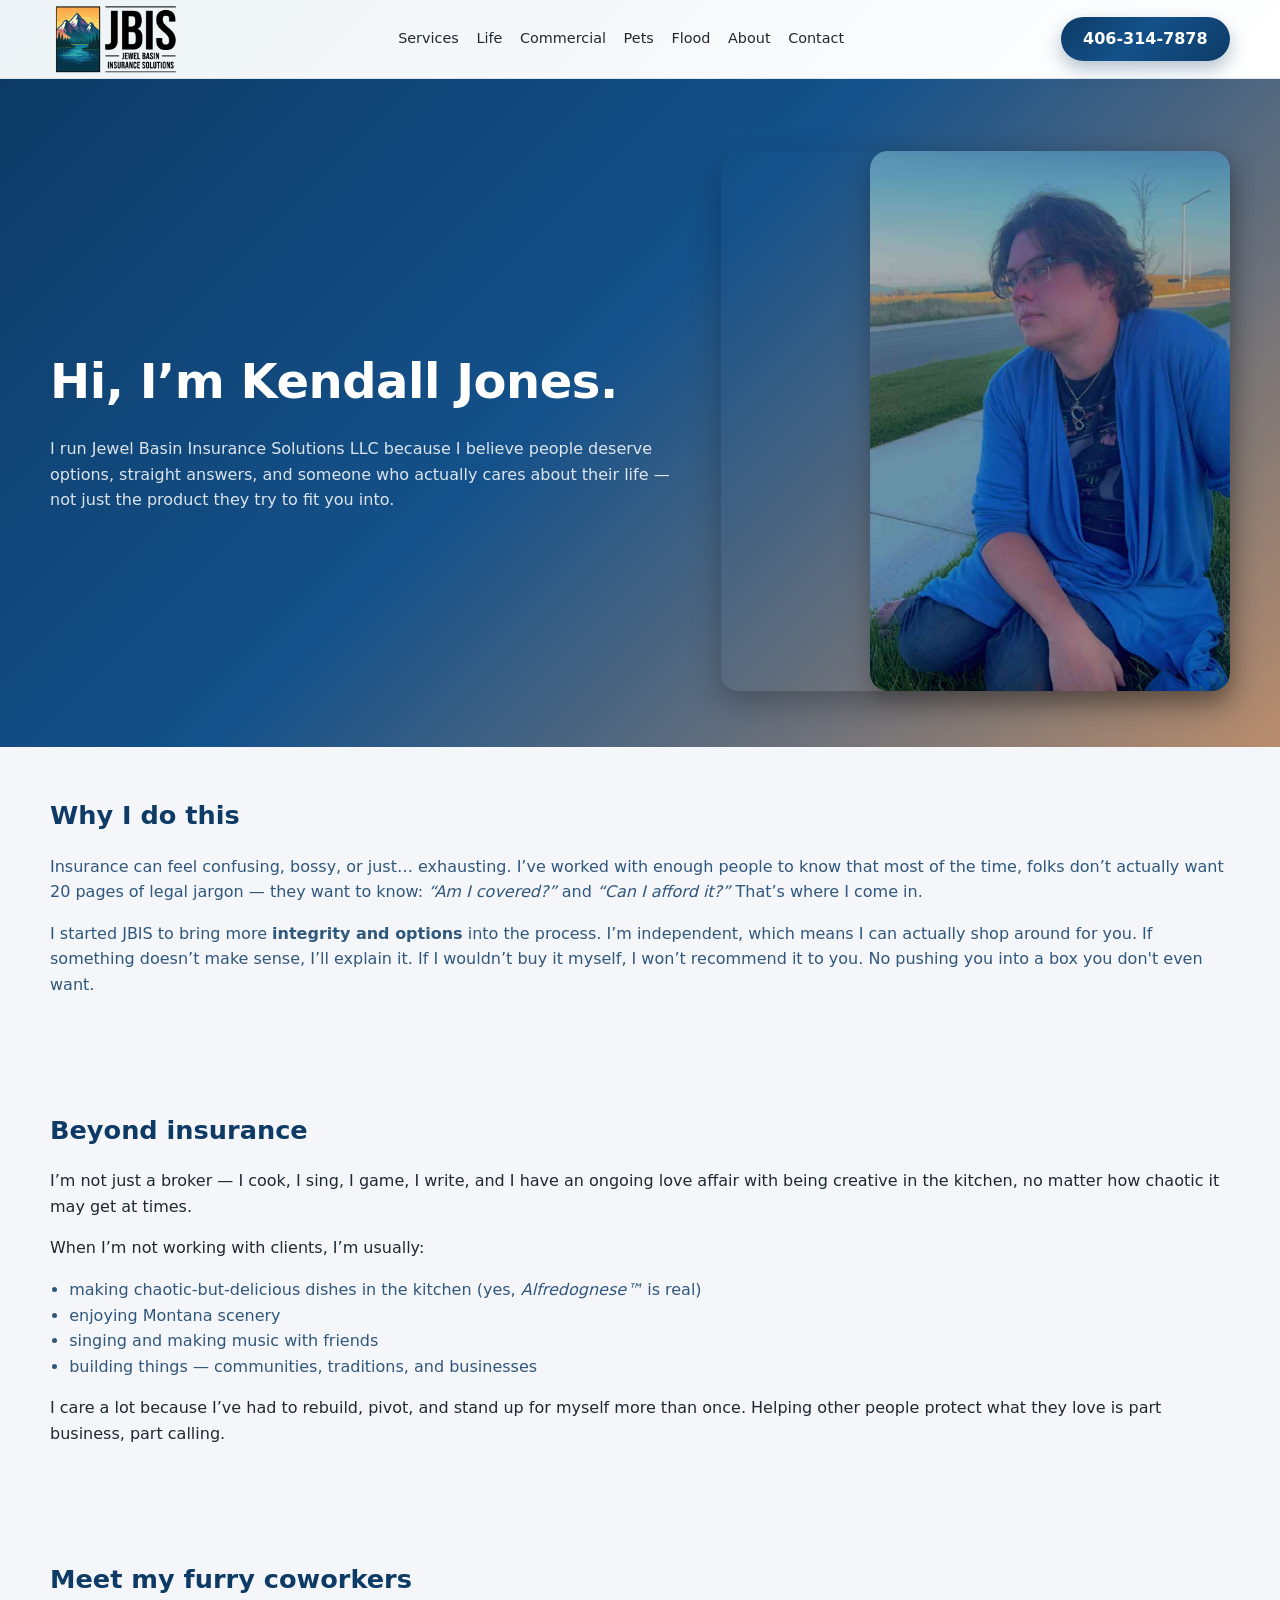
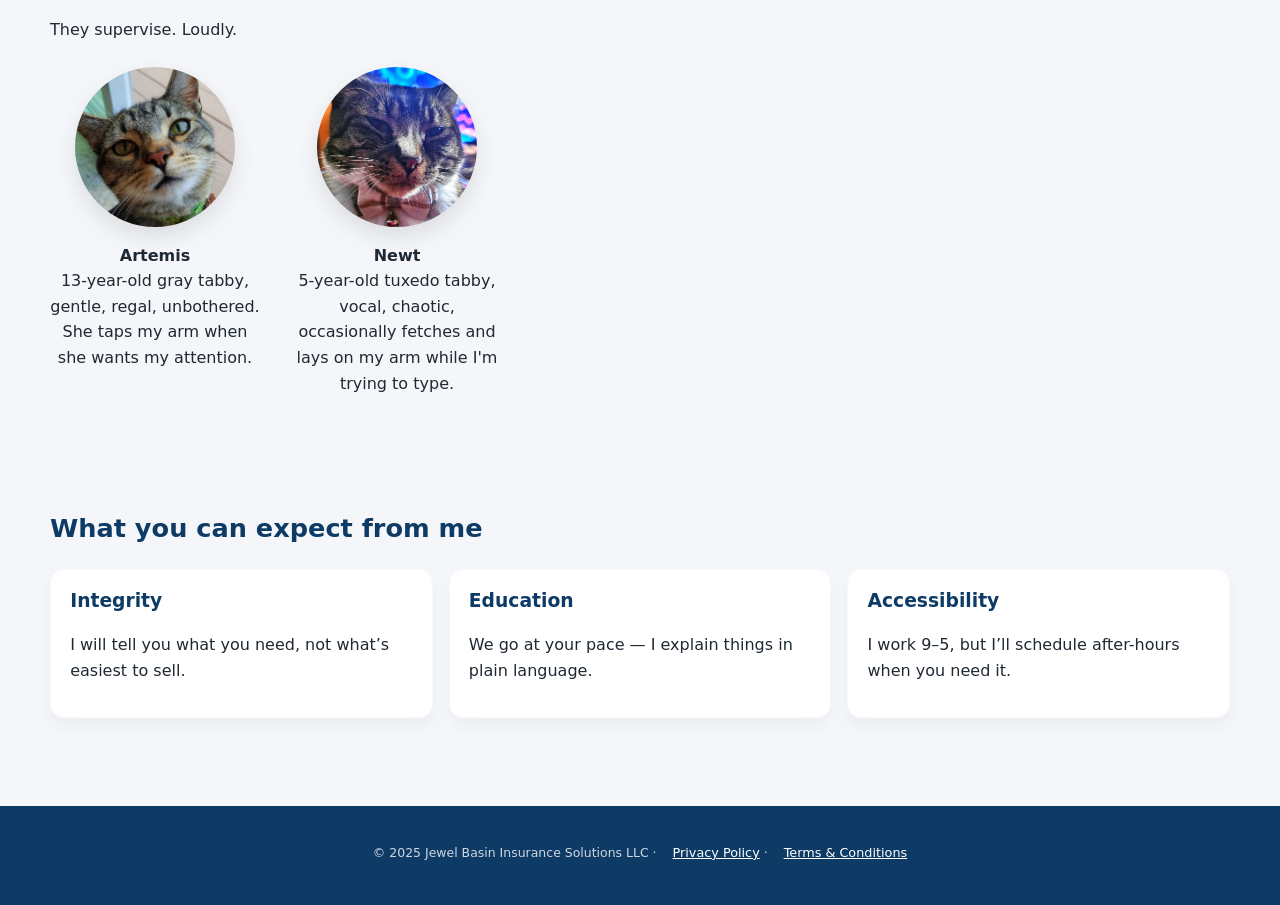
==== about.html @ 63eb096e "Update about.html" ====
<!DOCTYPE html>
<html lang="en">
<head>
  <meta charset="UTF-8" />
  <title>About | Jewel Basin Insurance Solutions LLC</title>
  <meta name="viewport" content="width=device-width, initial-scale=1" />
  <link rel="stylesheet" href="styles.css" />
</head>
<body>
  <!-- HEADER -->
  <header class="topbar">
    <div class="container topbar__inner">
      <div class="brand">
        <a href="index.html" class="logo">
          <img src="img/logo.png" alt="Jewel Basin Insurance Solutions LLC logo" />
        </a>
      </div>
      
         <nav class="nav">
  <a href="index.html#services">Services</a>
  <a href="life.html">Life</a>
  <a href="commercial.html">Commercial</a>
  <a href="pets.html">Pets</a>
  <a href="flood.html">Flood</a>
  <a href="about.html">About</a>
  <a href="contact.html">Contact</a>
</nav>
      
      <a href="tel:14063147878" class="btn-call">406-314-7878</a>
    </div>
  </header>

  <main>
    <!-- HERO / INTRO -->
    <section class="hero hero--about">
      <div class="container hero-inner">
        <div class="hero-text">
          <h1>Hi, I’m Kendall Jones.</h1>
          <p>
            I run Jewel Basin Insurance Solutions LLC because I believe people deserve options, straight answers,
            and someone who actually cares about their life — not just the product they try to fit you into.
          </p>
        </div>
        <div class="hero-photo about-photo">
          <!-- swap this for your real photo -->
          <img src="img/about-photo.jpg"
               alt="Photo of Kendall Jones"
               class="about-img" />
        </div>
      </div>
    </section>

    <!-- STORY -->
    <section class="section">
      <div class="container narrow about-text-block">
        <h2>Why I do this</h2>
        <p>
          Insurance can feel confusing, bossy, or just… exhausting. I’ve worked with enough people to know that most of
          the time, folks don’t actually want 20 pages of legal jargon — they want to know: <em>“Am I covered?”</em> and
          <em>“Can I afford it?”</em> That’s where I come in.
        </p>
        <p>
          I started JBIS to bring more <strong>integrity and options</strong> into the process. I’m independent, which
          means I can actually shop around for you. If something doesn’t make sense, I’ll explain it. If I wouldn’t
          buy it myself, I won’t recommend it to you. No pushing you into a box you don't even want.
        </p>
      </div>
    </section>

    <!-- PERSONAL / HOBBIES -->
    <section class="section section-muted">
      <div class="container narrow">
        <h2>Beyond insurance</h2>
        <p>
          I’m not just a broker — I cook, I sing, I game, I write, and I have an ongoing love affair with being creative in the kitchen,
          no matter how chaotic it may get at times.
        </p>
        <p>
          When I’m not working with clients, I’m usually:
        </p>
        <ul class="about-list">
          <li>making chaotic-but-delicious dishes in the kitchen (yes, <em>Alfredognese™</em> is real)</li>
          <li>enjoying Montana scenery</li>
          <li>singing and making music with friends</li>
          <li>building things — communities, traditions, and businesses</li>
        </ul>
        <p>
          I care a lot because I’ve had to rebuild, pivot, and stand up for myself more than once. Helping other people
          protect what they love is part business, part calling.
        </p>
      </div>
    </section>

    <!-- CATS 🐾 -->
    <section class="section">
      <div class="container narrow">
        <h2>Meet my furry coworkers</h2>
        <p>They supervise. Loudly.</p>

        <div class="pet-gallery">
          <div class="pet">
            <img src="img/Screenshot_20180430-214456_Drive.jpg" alt="Artemis, gray tabby" />
            <p><strong>Artemis</strong><br />13-year-old gray tabby, gentle, regal, unbothered. 
              She taps my arm when she wants my attention.</p>
          </div>
          <div class="pet">
            <img src="img/newt.jpg" alt="Newt, tuxedo tabby" />
            <p><strong>Newt</strong><br />5-year-old tuxedo tabby, vocal, chaotic, 
              occasionally fetches and lays on my arm while I'm trying to type.</p>
          </div>
        </div>
      </div>
    </section>

    <!-- VALUES -->
    <section class="section section-muted">
      <div class="container narrow">
        <h2>What you can expect from me</h2>
        <div class="values-grid">
          <div class="value-card">
            <h3>Integrity</h3>
            <p>I will tell you what you need, not what’s easiest to sell.</p>
          </div>
          <div class="value-card">
            <h3>Education</h3>
            <p>We go at your pace — I explain things in plain language.</p>
          </div>
          <div class="value-card">
            <h3>Accessibility</h3>
            <p>I work 9–5, but I’ll schedule after-hours when you need it.</p>
          </div>
        </div>
      </div>
    </section>
  </main>

  <footer class="footer">
    <p>
      © 2025 Jewel Basin Insurance Solutions LLC ·
      <a href="privacy.html">Privacy Policy</a> ·
      <a href="terms.html">Terms &amp; Conditions</a>
    </p>
  </footer>
</body>
</html>
---- styles.css ----
/* =========================
   GLOBAL RESET + VARIABLES
========================= */
*,
*::before,
*::after {
  box-sizing: border-box;
}

:root {
  --bg: #f4f6f9;
  --page: #ffffff;
  --ink: #1f2933;
  --muted: rgba(38, 70, 83, 0.75);
  --jewel: #0d3b66;
  --jewel-light: #14518a;
  --accent: #f4a261;
  --radius-lg: 18px;
  --shadow-card: 0 12px 22px rgba(0, 0, 0, 0.06);
  --max-page: 1180px;
  --gap: 1.5rem;
  --btn-radius: 999px;
  --form-border: rgba(13, 59, 102, 0.15);
  --soft-panel: #f7f9fc;
}

body {
  margin: 0;
  font-family: system-ui, -apple-system, "Segoe UI", sans-serif;
  background: var(--bg);
  color: var(--ink);
  line-height: 1.6;
}

.container {
  width: min(100% - 2rem, var(--max-page));
  margin: 0 auto;
}

/* =========================
   TOPBAR / HEADER
========================= */
.topbar {
  background: linear-gradient(135deg, #edf3f6, #ffffff);
  border-bottom: 1px solid #dbe4ea;
  position: sticky;
  top: 0;
  z-index: 999;
}

.topbar__inner {
  display: flex;
  align-items: center;
  justify-content: space-between;
  gap: 1.25rem;
  min-height: 78px;
  width: min(100% - 2rem, var(--max-page));
  margin: 0 auto;
}

/* brand + logo */
.brand a {
  display: flex;
  align-items: center;
  gap: 0.75rem;
  text-decoration: none;
}

/* this is the ONE logo rule for ALL pages */
.logo,
.logo img,
header img[alt*="Jewel Basin"],
header img[alt*="JBIS"] {
  max-height: 78px;
  width: auto;
  object-fit: contain;
  display: block;
}

/* nav */
.nav {
  display: flex;
  gap: 1.1rem;
  align-items: center;
  flex-wrap: wrap;
}

.nav a {
  text-decoration: none;
  color: var(--ink);
  font-weight: 500;
  font-size: 0.9rem;
  white-space: nowrap;
}

.nav a:hover {
  color: var(--jewel);
}

/* call button */
.btn-call {
  background: linear-gradient(135deg, #0d3b66 0%, #14518a 45%, #0d3b66 100%);
  color: #fff;
  padding: 0.6rem 1.4rem;
  border-radius: 9999px;
  font-weight: 600;
  text-decoration: none;
  display: inline-flex;
  gap: 0.35rem;
  align-items: center;
  box-shadow: 0 8px 18px rgba(13, 59, 102, 0.3);
  transition: transform 0.12s ease-out;
  white-space: nowrap;
}

.btn-call:hover {
  transform: translateY(-1px);
}

/* header mobile */
@media (max-width: 880px) {
  .topbar__inner {
    flex-wrap: wrap;
    justify-content: center;
  }
  .nav {
    justify-content: center;
  }
  .btn-call {
    width: 100%;
    justify-content: center;
  }
}

/* =========================
   GLOBAL BUTTON STYLE
========================= */
.btn,
.btn-primary,
.btn-submit,
.btn--ghost {
  background: linear-gradient(135deg, #0d3b66, #1d5f9e);
  color: #fff !important;
  border: none;
  border-radius: 12px;
  padding: 0.8rem 1.6rem;
  font-weight: 600;
  cursor: pointer;
  text-decoration: none;
  display: inline-flex;
  gap: 0.35rem;
  align-items: center;
  justify-content: center;
  box-shadow: 0 0 12px rgba(13, 59, 102, 0.4);
  transition: all 0.2s ease;
}

.btn:hover,
.btn-primary:hover,
.btn-submit:hover,
.btn--ghost:hover {
  background: linear-gradient(135deg, #1d5f9e, #fca311);
  box-shadow: 0 0 20px rgba(20, 93, 160, 0.6);
  transform: translateY(-2px);
}

.btn:active,
.btn-submit:active {
  transform: translateY(1px);
}

/* =========================
   HERO (SHARED FOR ALL PAGES)
========================= */
.hero,
.hero--home,
.hero-life,
.hero-commercial,
.hero-pets {
  background: radial-gradient(circle at top, #f4a261 0%, #0d3b66 55%, #0d3b66 100%);
  color: #fff;
  padding: 4.5rem 0 3.5rem;
}

.hero-inner,
.hero__inner {
  display: grid;
  grid-template-columns: 1.1fr 0.9fr;
  gap: 3rem;
  align-items: center;
  width: min(100% - 2rem, var(--max-page));
  margin: 0 auto;
}

.hero-text h1,
.hero-text h2,
.hero h1,
.hero h2 {
  color: #fff;
  font-size: clamp(2.2rem, 4vw, 3rem);
  margin-bottom: 1rem;
  letter-spacing: -0.01em;
}

.hero-text p,
.hero p {
  color: rgba(255, 255, 255, 0.85);
  max-width: 40rem;
  line-height: 1.6;
  margin-bottom: 1.6rem;
}

.hero-photo img,
.hero-img,
.about-photo,
.commercial-hero,
.pets-hero {
  width: 100%;
  max-width: 540px;
  height: auto;
  border-radius: 18px;
  object-fit: cover;
  box-shadow: 0 12px 30px rgba(0, 0, 0, 0.25);
  display: block;
  margin-left: auto;
}

/* hero: mobile */
@media (max-width: 920px) {
  .hero-inner,
  .hero__inner {
    grid-template-columns: 1fr;
    text-align: left;
  }
  .hero-photo {
    order: -1;
    max-width: 420px;
    margin: 0 auto 1.5rem;
  }
}

/* === FORCE commercial hero image to normal size === */
.hero img[src*="commercial"],
img[src$="commercial.jpg"],
.commercial-hero,
.commercial-hero img {
  width: 100%;
  max-width: 560px;
  max-height: 360px;
  height: auto;
  object-fit: cover;
  border-radius: 16px;
  display: block;
  margin: 0 auto 1.5rem;
  box-shadow: 0 10px 28px rgba(0, 0, 0, 0.15);
}

/* =========================
   GENERIC SECTION
========================= */
.section {
  padding: 3rem 0;
}

.section--muted {
  background: #f0f4f8;
}

.section h2 {
  margin-top: 0;
  margin-bottom: 1.1rem;
  font-size: 1.6rem;
  color: #0d3b66;
}

.section_lead {
  color: var(--muted);
  max-width: 520px;
}

/* ===== Flood page extras ===== */
.hurricane-alert {
  background: rgba(13, 59, 102, 0.04);
  border: 1px solid rgba(13, 59, 102, 0.08);
  border-radius: 14px;
  padding: 1.25rem 1.5rem 1.1rem;
  margin-top: 1.5rem;
}

.hurricane-title {
  font-weight: 600;
  margin-bottom: 0.65rem;
  color: #0d3b66;
}

.hurricane-note {
  font-size: 0.72rem;
  color: rgba(11, 37, 63, 0.6);
  margin-top: 0.7rem;
}

/* button pulse dot */
.btn-hurricane {
  display: inline-flex;
  align-items: center;
  gap: 0.45rem;
}

.wave-dot {
  width: 9px;
  height: 9px;
  border-radius: 999px;
  background: #fff;
  position: relative;
  box-shadow: 0 0 0 rgba(255, 255, 255, 0.35);
  animation: wave-pulse 1.7s ease-out infinite;
}

@keyframes wave-pulse {
  0% {
    box-shadow: 0 0 0 0 rgba(255, 255, 255, 0.45);
  }
  100% {
    box-shadow: 0 0 0 16px rgba(255, 255, 255, 0);
  }
}

/* divider between hurricane and fact */
.section-divider {
  height: 1px;
  background: rgba(13, 59, 102, 0.08);
  margin: 1.6rem 0 1.4rem;
  border-radius: 999px;
}

/* did you know box */
.flood-fact {
  background: #ffffff;
  border: 1px solid rgba(13, 59, 102, 0.05);
  border-left: 5px solid #0d3b66;
  border-radius: 14px;
  padding: 1.1rem 1.4rem 1.2rem;
  box-shadow: 0 10px 25px rgba(0, 0, 0, 0.03);
}

.flood-fact h3 {
  margin: 0 0 0.4rem;
  font-size: 1rem;
  color: #0d3b66;
}

.flood-fact p {
  margin: 0;
  font-size: 0.875rem;
  line-height: 1.55;
  color: rgba(10, 22, 35, 0.85);
}

/* mobile */
@media (max-width: 700px) {
  .hurricane-alert {
    padding: 1rem 1rem 0.9rem;
  }
  .flood-fact {
    margin-bottom: 1.25rem;
  }
}

/* =========================
   GRIDS (services / industries)
========================= */
.spotlight-grid,
.service-grid,
.industries-grid {
  display: grid;
  grid-template-columns: repeat(auto-fit, minmax(240px, 1fr));
  gap: 1.25rem;
  align-items: stretch;
  margin-top: 1.4rem;
}

.spotlight,
.industry-card,
.service-card {
  background: #fff;
  border-radius: 16px;
  box-shadow: var(--shadow-card);
  overflow: hidden;
  display: flex;
  flex-direction: column;
  min-height: 260px;
}

.spotlight img,
.industry-card img,
.service-card img {
  width: 100%;
  height: 180px;
  object-fit: cover;
}

.spotlight__body,
.industry-card__body,
.service-card__body {
  padding: 1.1rem 1.1rem 1.25rem;
}

.spotlight__body h3,
.industry-card__body h3,
.service-card__body h3 {
  margin-top: 0;
  margin-bottom: 0.35rem;
  font-size: 1rem;
  color: #0d3b66;
}

.spotlight__body ul {
  margin: 0.5rem 0 0;
  padding-left: 1.1rem;
  color: rgba(38, 70, 83, 0.85);
  font-size: 0.8rem;
}

/* =========================
   FORMS (UNIFORM)
========================= */
.quote-form,
form.quote-form {
  background: #fff;
  border-radius: 18px;
  box-shadow: var(--shadow-card);
  padding: 1.4rem 1.4rem 1.8rem;
  margin-top: 1.3rem;
  border: 1px solid rgba(13, 59, 102, 0.05);
}

.quote-form label {
  display: block;
  font-weight: 500;
  color: #0d3b66;
  margin-bottom: 0.35rem;
  font-size: 0.8rem;
}

.quote-form input,
.quote-form select,
.quote-form textarea {
  width: 100%;
  border: 1px solid var(--form-border);
  border-radius: 6px;
  padding: 0.55rem 0.6rem;
  margin-bottom: 0.75rem;
  font-size: 0.85rem;
  background: #fff;
}

.quote-form select {
  background: #fff;
}

/* consent panel */
.form-agreement {
  display: flex;
  align-items: flex-start;
  gap: 0.75rem;
  background: #f7f9fc;
  border: 1px solid rgba(13, 59, 102, 0.08);
  border-radius: 10px;
  padding: 1rem 1.25rem;
  margin-top: 1.1rem;
  font-size: 0.74rem;
  color: rgba(38, 70, 83, 0.8);
}

.form-agreement input[type="checkbox"] {
  margin-top: 0.35rem;
  min-width: 16px;
  height: 16px;
}

.form-agreement a {
  color: #0d3b66;
  font-weight: 600;
  text-decoration: underline;
}

.form-submit {
  text-align: center;
  margin-top: 1.2rem;
}

/* =========================
   FOOTER
========================= */
.footer {
  background: #0d3b66;
  color: rgba(255, 255, 255, 0.8);
  text-align: center;
  padding: 2.3rem 1rem 2.6rem;
  margin-top: 2.5rem;
}

.footer p {
  margin: 0;
  font-size: 0.78rem;
}

.footer a {
  color: #fff;
  text-decoration: underline;
  margin-left: 0.75rem;
  font-size: 0.8rem;
}

/* =========================
   PAGE-SPECIFIC HELPERS
========================= */
.about-wrap,
.about-grid {
  display: grid;
  grid-template-columns: 1fr 0.7fr;
  gap: 2rem;
  align-items: center;
}

@media (max-width: 960px) {
  .about-wrap,
  .about-grid {
    grid-template-columns: 1fr;
  }
  .hero-photo img,
  .about-photo {
    max-width: 100%;
    justify-self: center;
  }
}

/* pets hero, just a bit shorter */
.pets-hero {
  max-height: 420px;
}

/* =========================
   RESPONSIVE SMALL
========================= */
@media (max-width: 640px) {
  .nav {
    gap: 0.75rem;
  }

  .quote-form {
    padding: 1rem;
  }

  .form-agreement {
    flex-direction: column;
  }

  .btn,
  .btn-submit {
    width: 100%;
  }

  .hero,
  .hero--home {
    text-align: left;
  }
}

/* ===== ABOUT PAGE ===== */
.hero--about {
  background: linear-gradient(135deg, #0d3b66 0%, #14518a 45%, #f4a261 120%);
  color: #fff;
  padding: 4.5rem 0 3.5rem;
}

.about-photo img,
.about-img {
  width: 100%;
  max-width: 360px;
  height: auto;
  display: block;
  margin-left: auto;
  border-radius: 18px;
  box-shadow: 0 10px 24px rgba(0,0,0,0.25);
  object-fit: cover;
}

.about-text-block p {
  color: rgba(13, 59, 102, 0.85);
}

.about-list {
  margin: 0.75rem 0 0;
  padding-left: 1.2rem;
  color: rgba(13, 59, 102, 0.85);
}

.pet-gallery {
  display: flex;
  gap: 2rem;
  flex-wrap: wrap;
  justify-content: flex-start;
  margin-top: 1.5rem;
}

.pet {
  text-align: center;
  max-width: 210px;
}

.pet img {
  width: 160px;
  height: 160px;
  object-fit: cover;
  border-radius: 999px;
  box-shadow: 0 10px 22px rgba(0,0,0,0.1);
  display: block;
  margin: 0 auto 0.6rem;
}

.values-grid {
  display: grid;
  grid-template-columns: repeat(auto-fit, minmax(180px, 1fr));
  gap: 1rem;
  margin-top: 1.25rem;
}

.value-card {
  background: #fff;
  border-radius: 14px;
  padding: 1rem 1.2rem 1.1rem;
  box-shadow: 0 8px 16px rgba(0,0,0,0.04);
  border: 1px solid rgba(13, 59, 102, 0.03);
}

.value-card h3 {
  margin-top: 0;
  color: #0d3b66;
  margin-bottom: 0.4rem;
}

/* mobile fixes */
@media (max-width: 900px) {
  .hero--about .hero-inner {
    grid-template-columns: 1fr;
  }
  .about-photo img {
    margin: 1rem auto 0;
  }
  .pet-gallery {
    justify-content: center;
  }
}
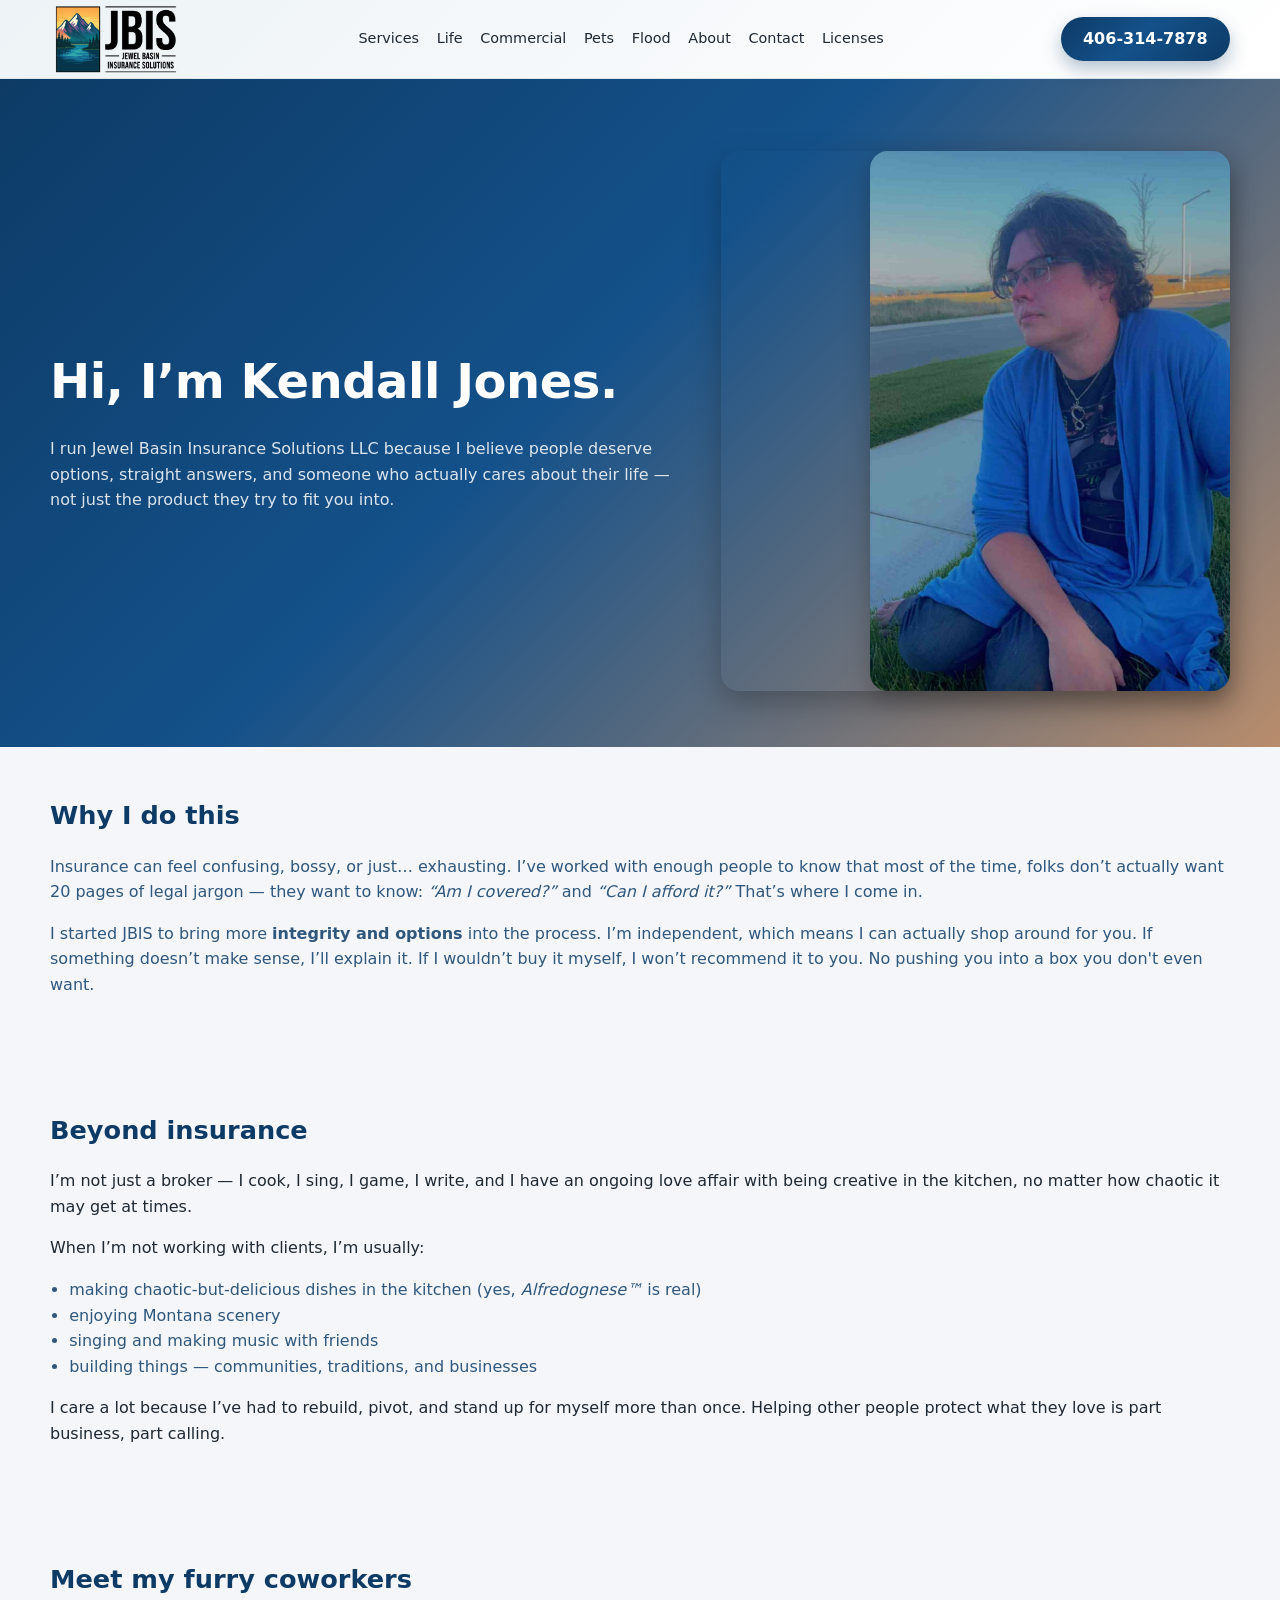
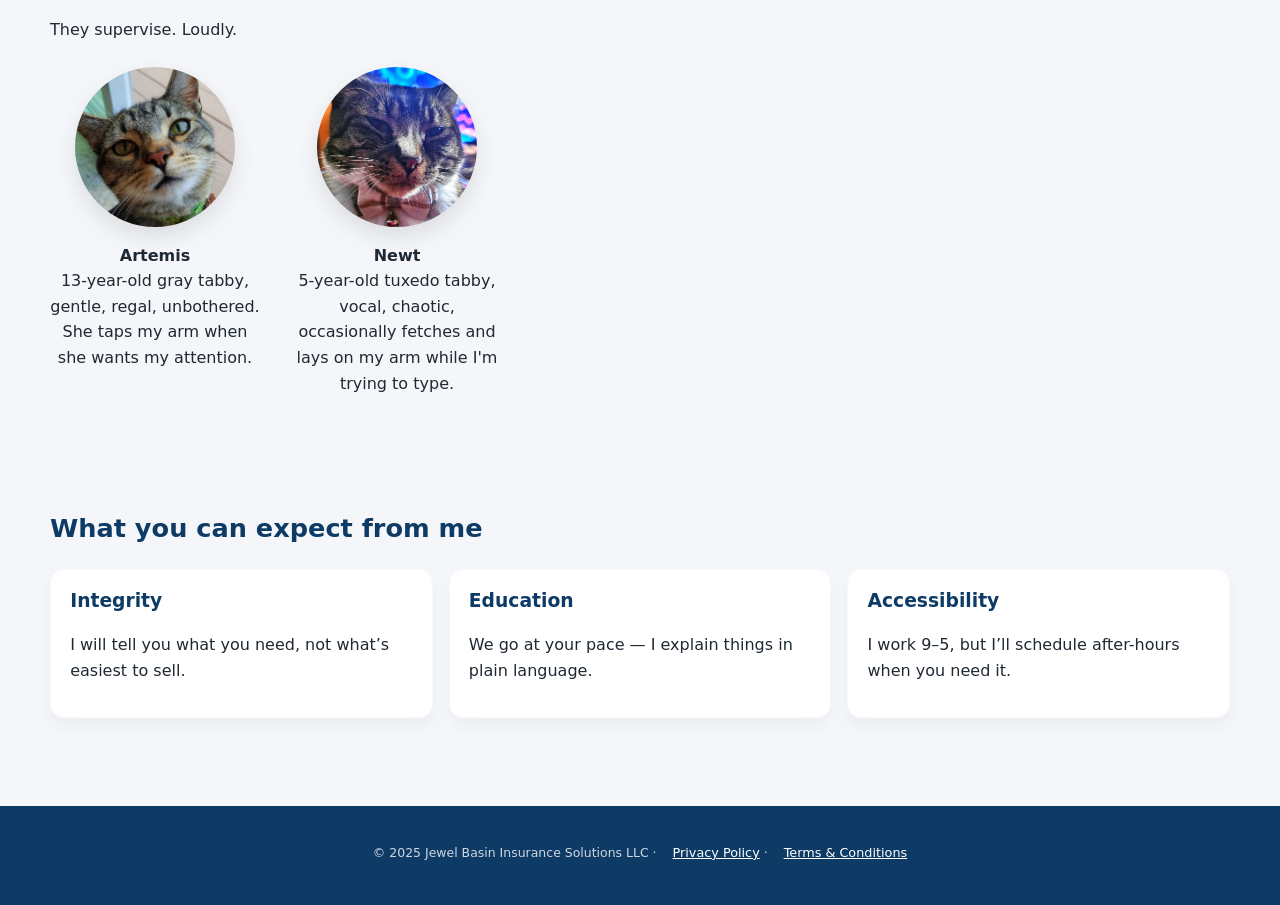
==== commit 12a265a7: "Update about.html" ====
--- a/about.html
+++ b/about.html
@@ -24,6 +24,7 @@
   <a href="flood.html">Flood</a>
   <a href="about.html">About</a>
   <a href="contact.html">Contact</a>
+  <a href="licenses.html" class="active">Licenses</a>
 </nav>
       
       <a href="tel:14063147878" class="btn-call">406-314-7878</a>
--- a/styles.css
+++ b/styles.css
@@ -653,3 +653,30 @@
   }
 }
 
+.license-list {
+  list-style: none;
+  padding: 0;
+  margin: 1.5rem 0;
+}
+
+.license-list li {
+  margin: 0.6rem 0;
+  font-size: 1rem;
+}
+
+.license-list a {
+  color: #0d3b66;
+  text-decoration: none;
+  font-weight: 600;
+  transition: color 0.3s ease;
+}
+
+.license-list a:hover {
+  color: #f4a261;
+}
+
+.license-note {
+  margin-top: 2rem;
+  font-size: 0.9rem;
+  color: rgba(13, 59, 102, 0.75);
+}
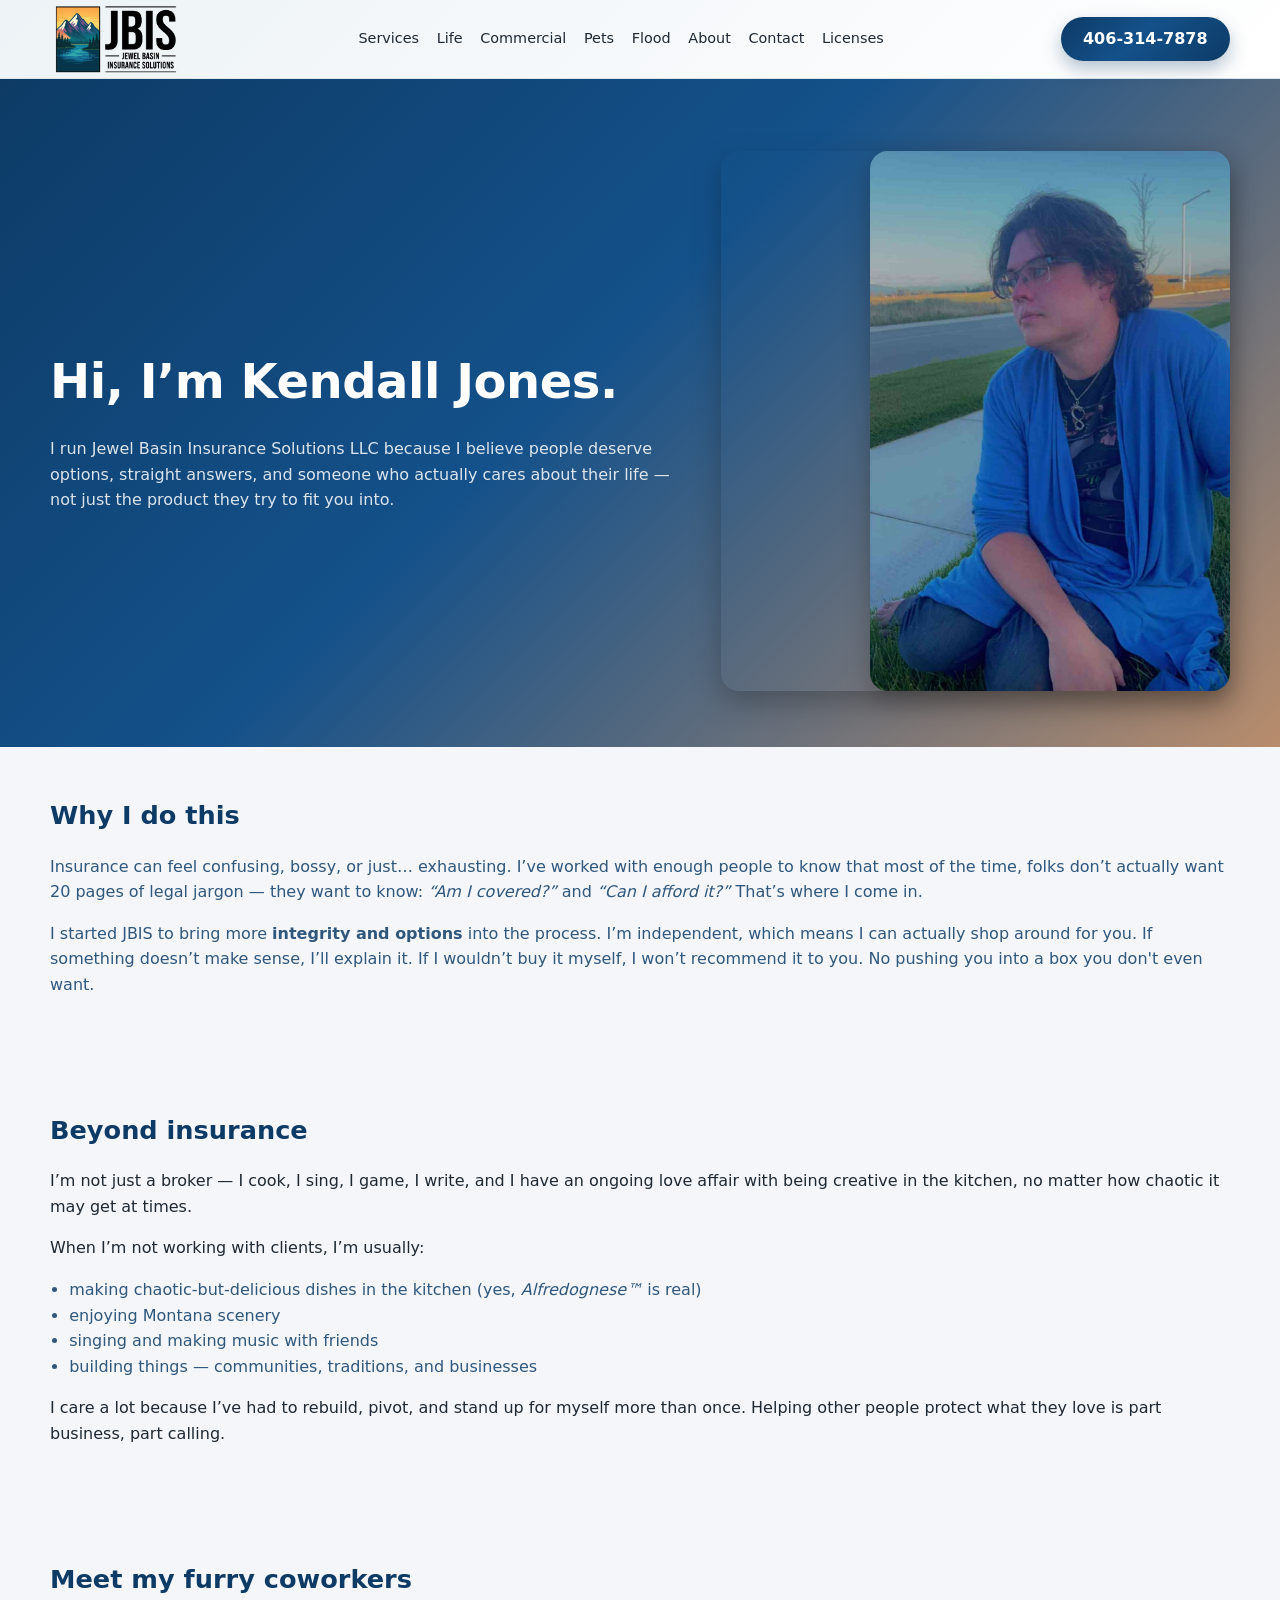
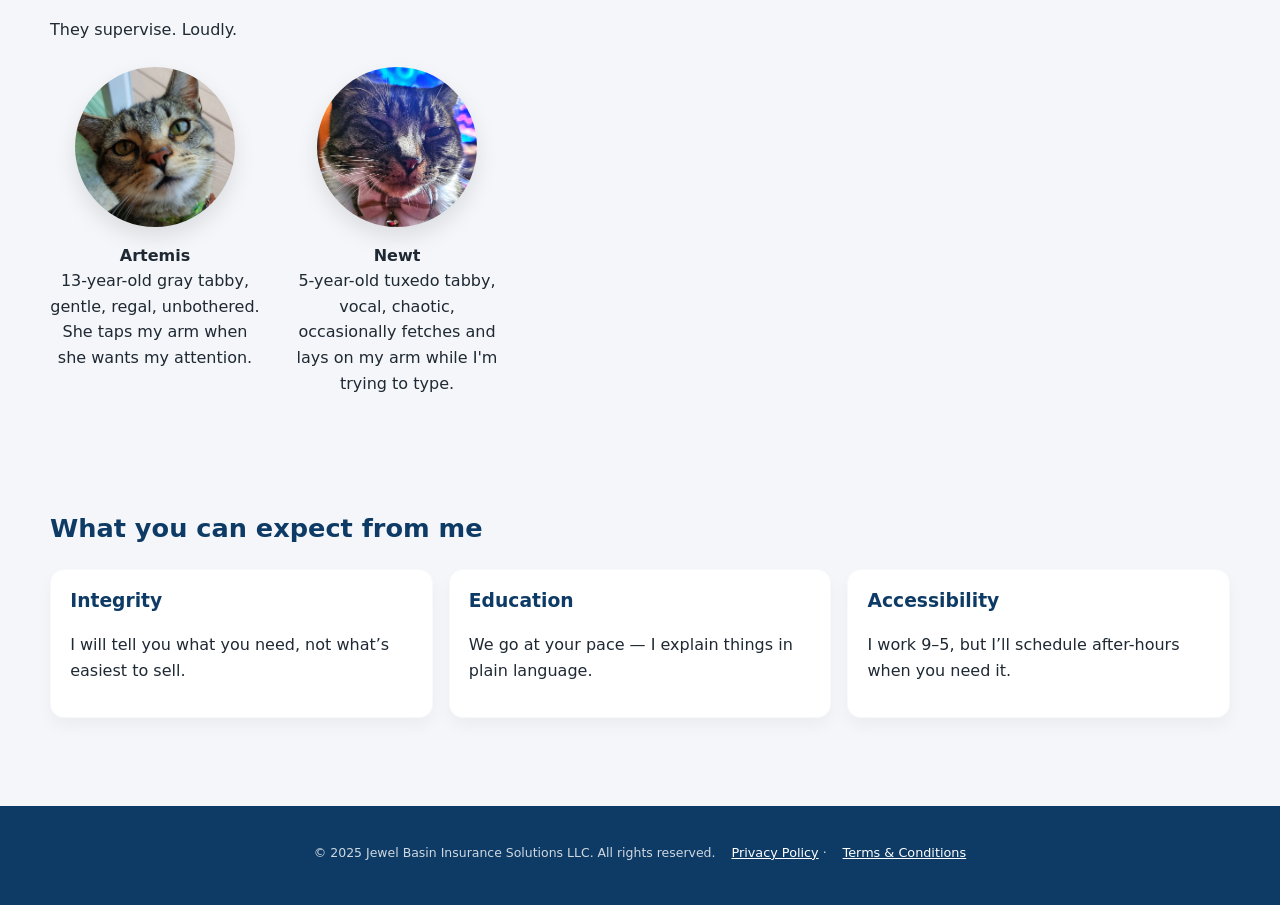
==== commit de213986: "Update about.html" ====
--- a/about.html
+++ b/about.html
@@ -136,10 +136,9 @@
   </main>
 
   <footer class="footer">
-    <p>
-      © 2025 Jewel Basin Insurance Solutions LLC ·
+    <p>&copy; 2025 Jewel Basin Insurance Solutions LLC. All rights reserved.
       <a href="privacy.html">Privacy Policy</a> ·
-      <a href="terms.html">Terms &amp; Conditions</a>
+      <a href="terms.html">Terms & Conditions</a>
     </p>
   </footer>
 </body>
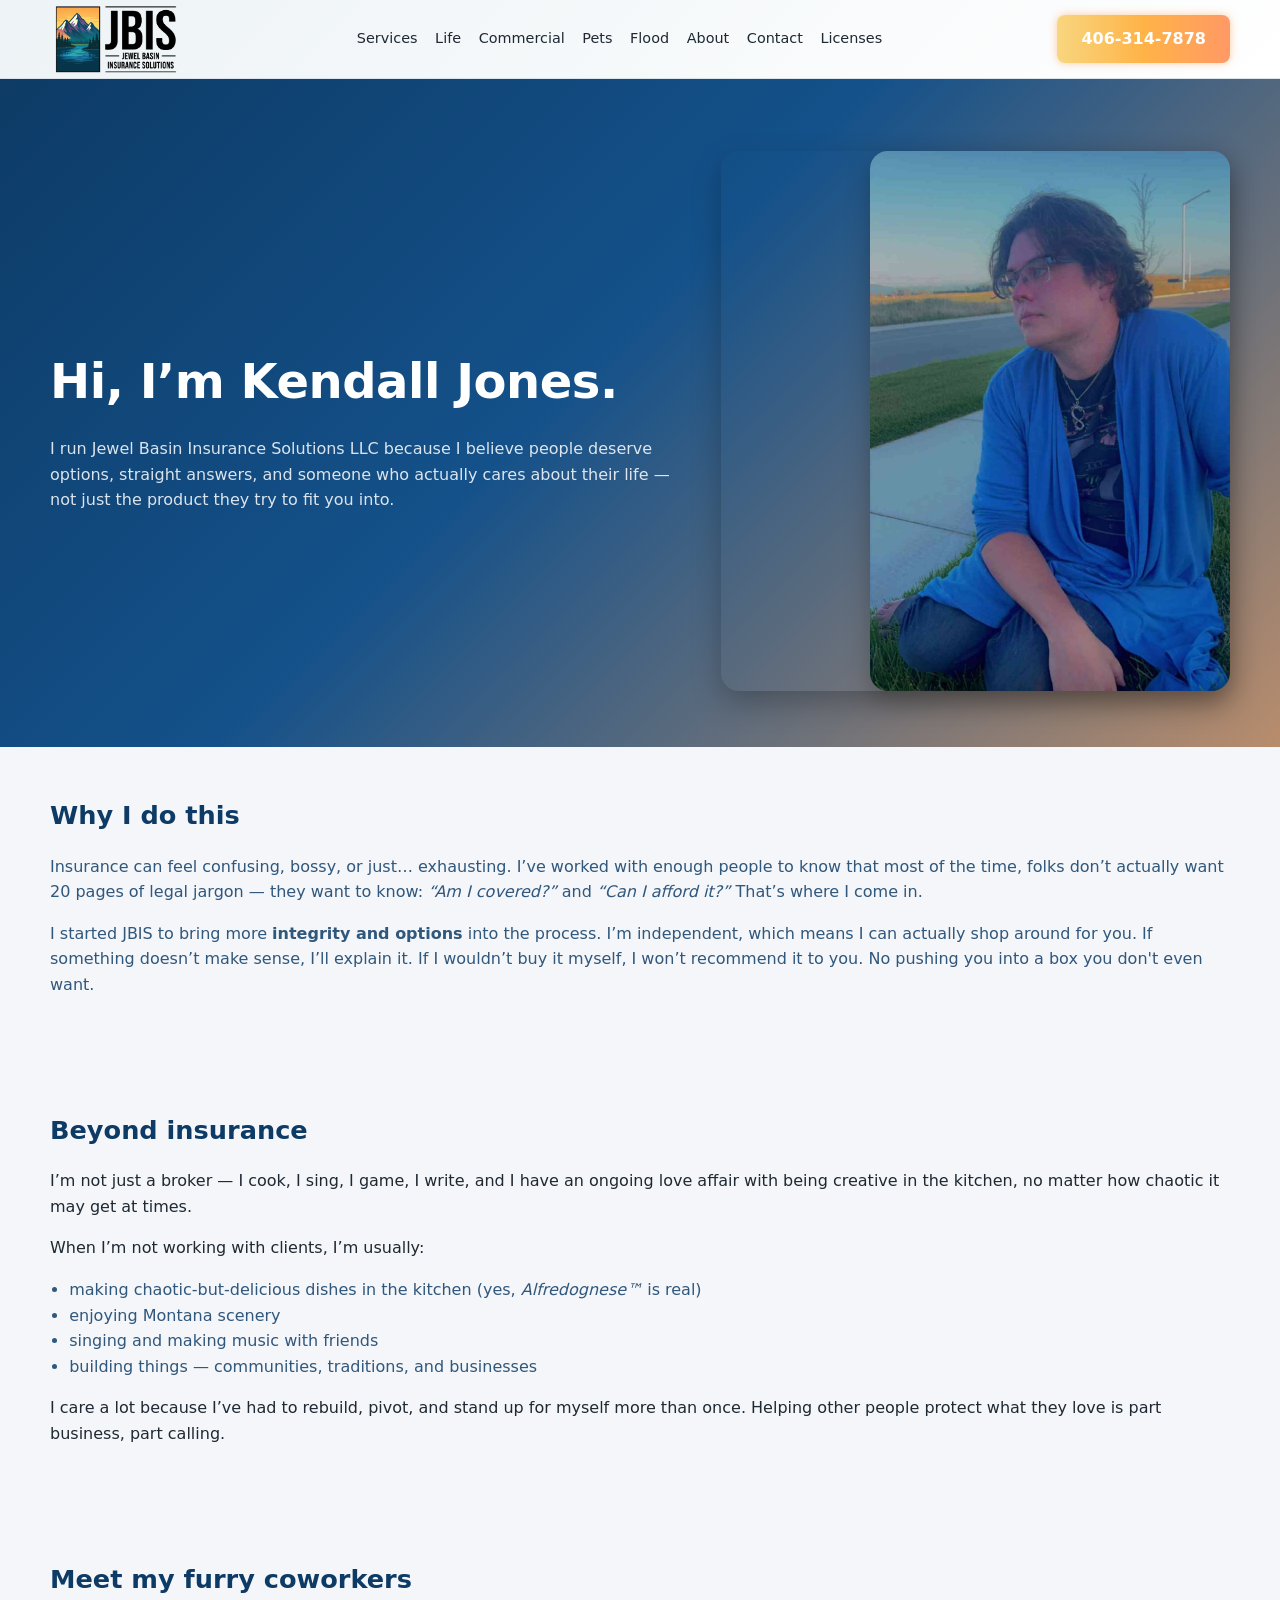
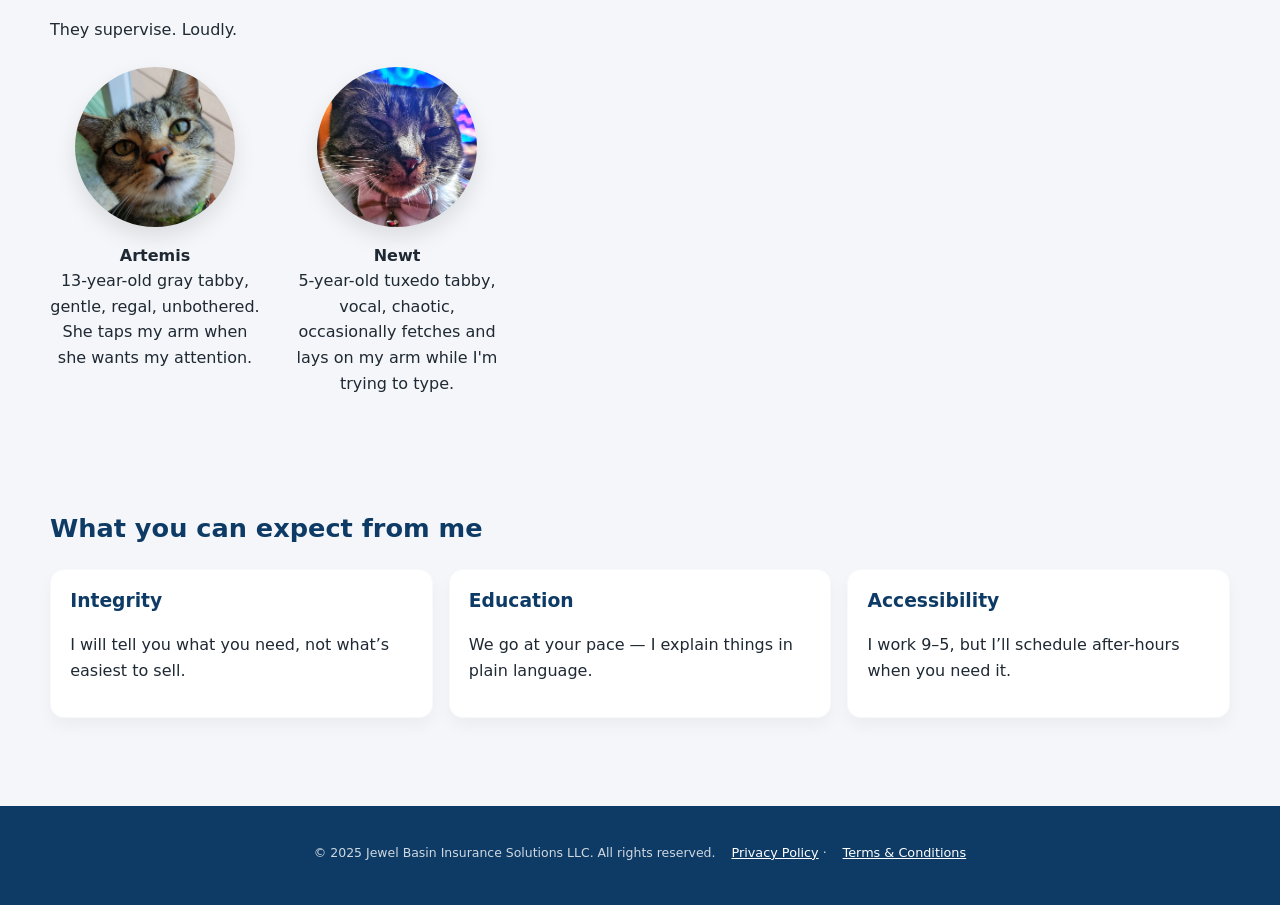
==== commit 00a97d7a: "Update about.html" ====
--- a/about.html
+++ b/about.html
@@ -27,7 +27,7 @@
   <a href="licenses.html" class="active">Licenses</a>
 </nav>
       
-      <a href="tel:14063147878" class="btn-call">406-314-7878</a>
+    <a class="btn btn--ghost" href="tel:14063147878">406-314-7878</a>
     </div>
   </header>
 
--- a/styles.css
+++ b/styles.css
@@ -169,6 +169,49 @@
   transform: translateY(1px);
 }
 
+/* ==============================
+   Alpine Glow Buttons ✨
+   (Lake Reflection Edition)
+   ============================== */
+
+.btn {
+  background: linear-gradient(90deg, #f8d67f, #ffb347, #ff9966);
+  color: #0d3b66; /* deep lake blue text */
+  font-weight: 600;
+  padding: 0.7rem 1.5rem;
+  border: none;
+  border-radius: 8px;
+  cursor: pointer;
+  transition: all 0.4s ease;
+  position: relative;
+  overflow: hidden;
+  box-shadow: 0 0 8px rgba(255, 160, 70, 0.5);
+}
+
+.btn::after {
+  content: "";
+  position: absolute;
+  top: 0;
+  left: -100%;
+  width: 100%;
+  height: 100%;
+  background: linear-gradient(90deg, rgba(255,255,255,0.25), rgba(255,255,255,0));
+  transition: left 0.6s ease;
+}
+
+.btn:hover::after {
+  left: 100%;
+}
+
+.btn:hover,
+.btn:focus {
+  color: #fff;
+  background: linear-gradient(90deg, #ffcc80, #ffb347, #ffa366);
+  box-shadow: 0 0 12px rgba(255, 185, 100, 0.8),
+              0 0 25px rgba(255, 160, 70, 0.5);
+  transform: translateY(-1px);
+}
+
 /* =========================
    HERO (SHARED FOR ALL PAGES)
 ========================= */
@@ -512,6 +555,43 @@
   font-size: 0.8rem;
 }
 
+/* ==============================
+   A Touch of Alpine Glow ✨
+   (Lake Reflection Edition)
+   ============================== */
+
+.footer-links a {
+  color: #d8e9ff; /* moonlight-on-water tone */
+  text-decoration: none;
+  position: relative;
+  transition: color 0.3s ease, text-shadow 0.3s ease;
+}
+
+.footer-links a::after {
+  content: '';
+  position: absolute;
+  width: 0;
+  height: 2px;
+  bottom: -2px;
+  left: 0;
+  background: linear-gradient(90deg, #f8d67f, #ffb347, #ff9966);
+  box-shadow: 0 0 6px rgba(255, 160, 70, 0.4);
+  transition: width 0.4s ease;
+  border-radius: 2px;
+}
+
+.footer-links a:hover,
+.footer-links a:focus {
+  color: #fff;
+  text-shadow: 0 0 10px rgba(255, 190, 110, 0.9),
+               0 0 20px rgba(255, 160, 70, 0.5);
+}
+
+.footer-links a:hover::after,
+.footer-links a:focus::after {
+  width: 100%;
+}
+
 /* =========================
    PAGE-SPECIFIC HELPERS
 ========================= */
@@ -680,3 +760,6 @@
   font-size: 0.9rem;
   color: rgba(13, 59, 102, 0.75);
 }
+
+
+
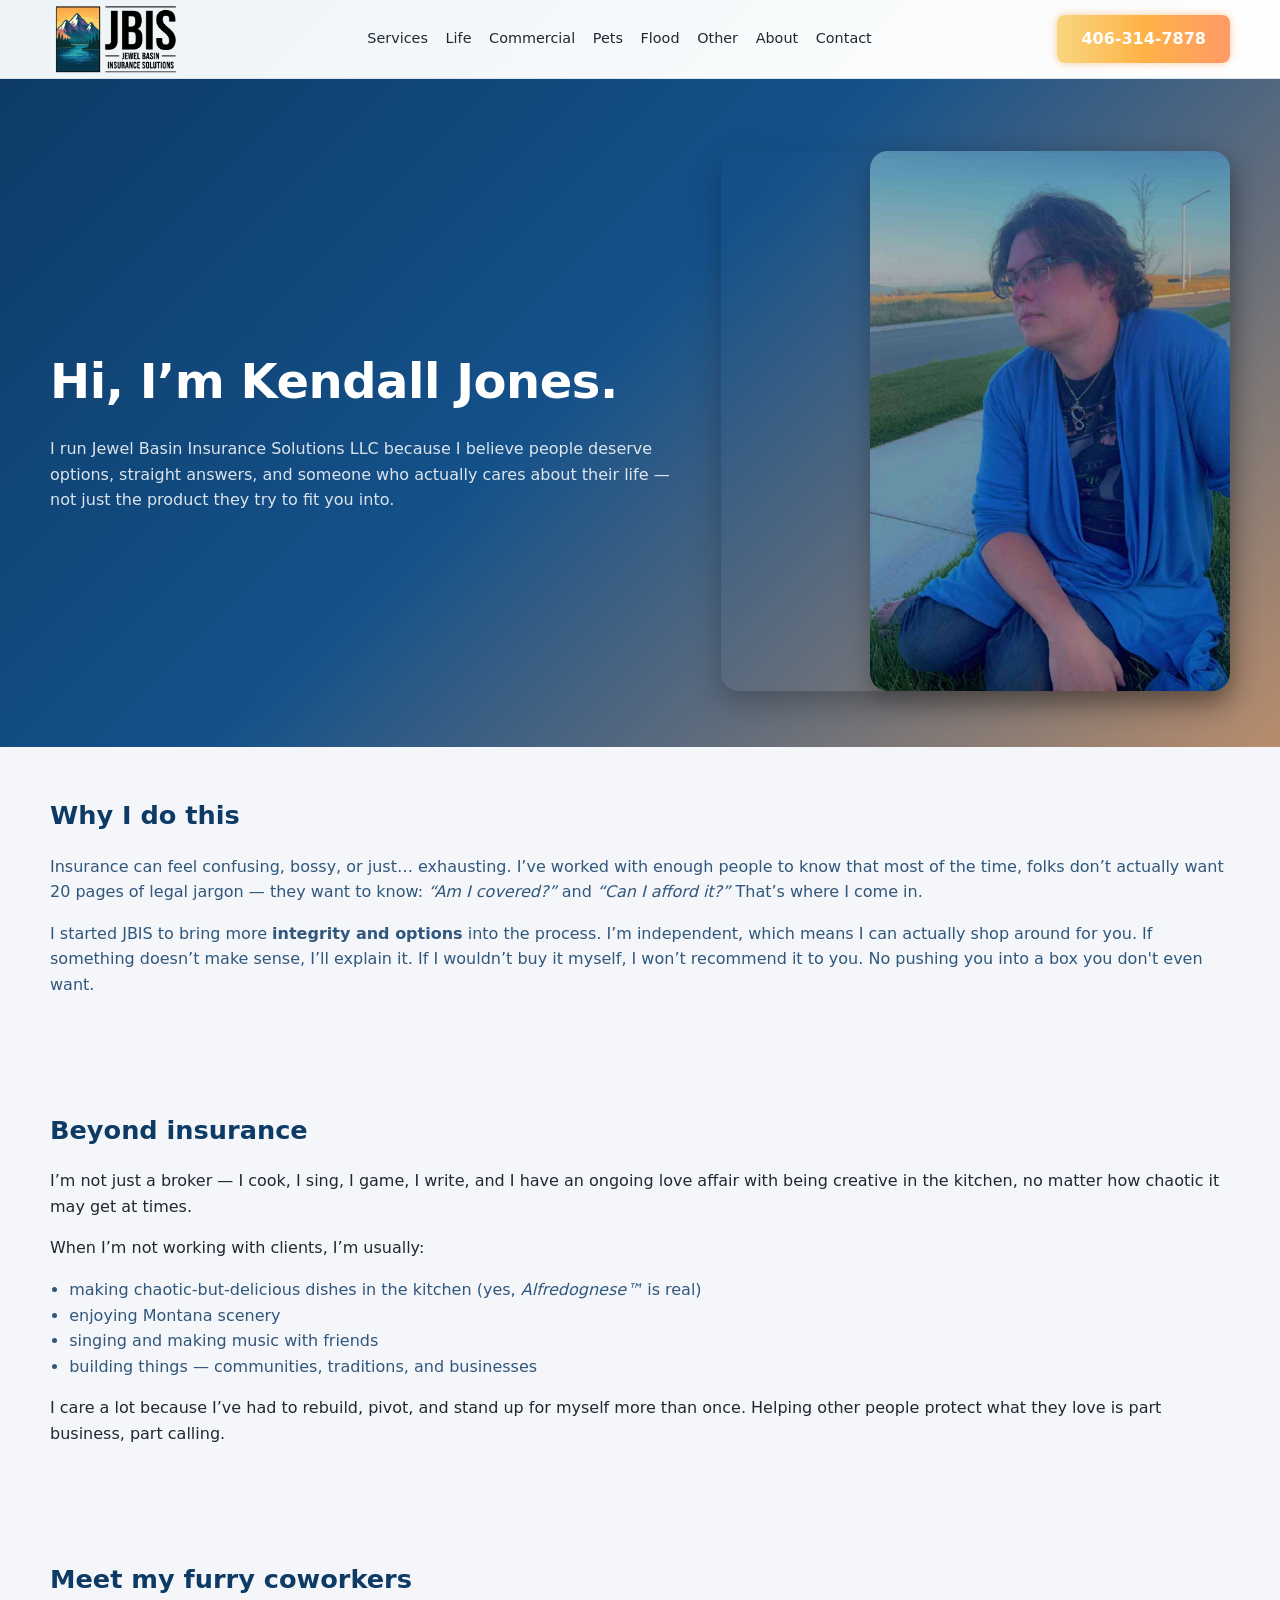
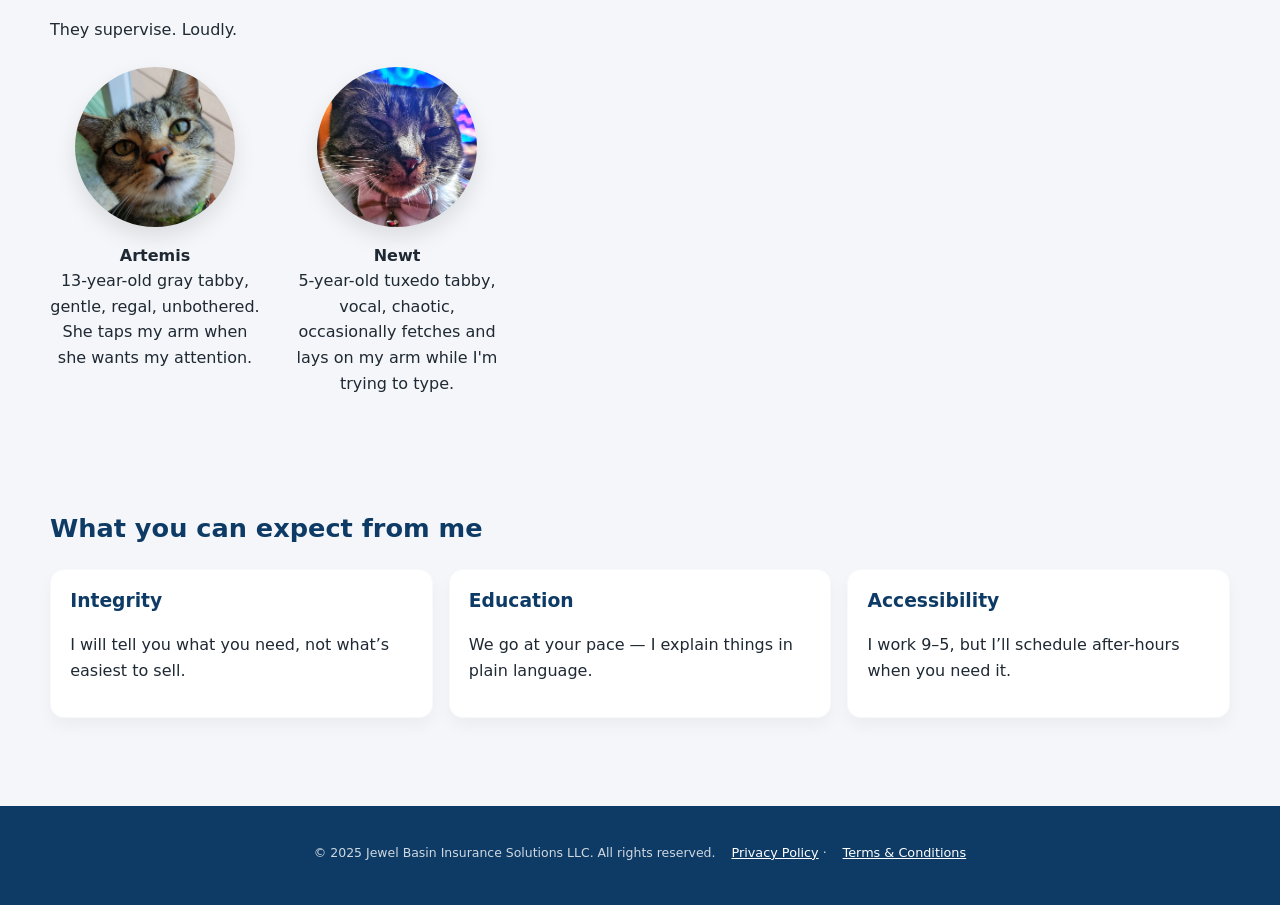
==== commit 78c09484: "Update about.html" ====
--- a/about.html
+++ b/about.html
@@ -16,15 +16,15 @@
         </a>
       </div>
       
-         <nav class="nav">
+  <nav class="nav">
   <a href="index.html#services">Services</a>
   <a href="life.html">Life</a>
   <a href="commercial.html">Commercial</a>
   <a href="pets.html">Pets</a>
   <a href="flood.html">Flood</a>
+  <a href="other.html" class="active">Other</a>
   <a href="about.html">About</a>
   <a href="contact.html">Contact</a>
-  <a href="licenses.html" class="active">Licenses</a>
 </nav>
       
     <a class="btn btn--ghost" href="tel:14063147878">406-314-7878</a>
--- a/styles.css
+++ b/styles.css
@@ -298,6 +298,30 @@
   box-shadow: 0 10px 28px rgba(0, 0, 0, 0.15);
 }
 
+.coverage-card {
+  text-align: center;
+  padding: 1.5rem;
+  border-radius: 16px;
+  background: #fff;
+  box-shadow: 0 4px 12px rgba(0,0,0,0.1);
+  transition: transform 0.2s ease, box-shadow 0.3s ease;
+}
+
+.coverage-card:hover {
+  transform: translateY(-4px);
+  box-shadow: 0 8px 20px rgba(0,0,0,0.15);
+}
+
+.coverage-card img {
+  width: 100%;
+  max-width: 320px;
+  height: 200px;
+  object-fit: cover;
+  border-radius: 12px;
+  display: block;
+  margin: 0 auto 1rem;
+}
+
 /* =========================
    GENERIC SECTION
 ========================= */
@@ -763,3 +787,6 @@
 
 
 
+
+
+
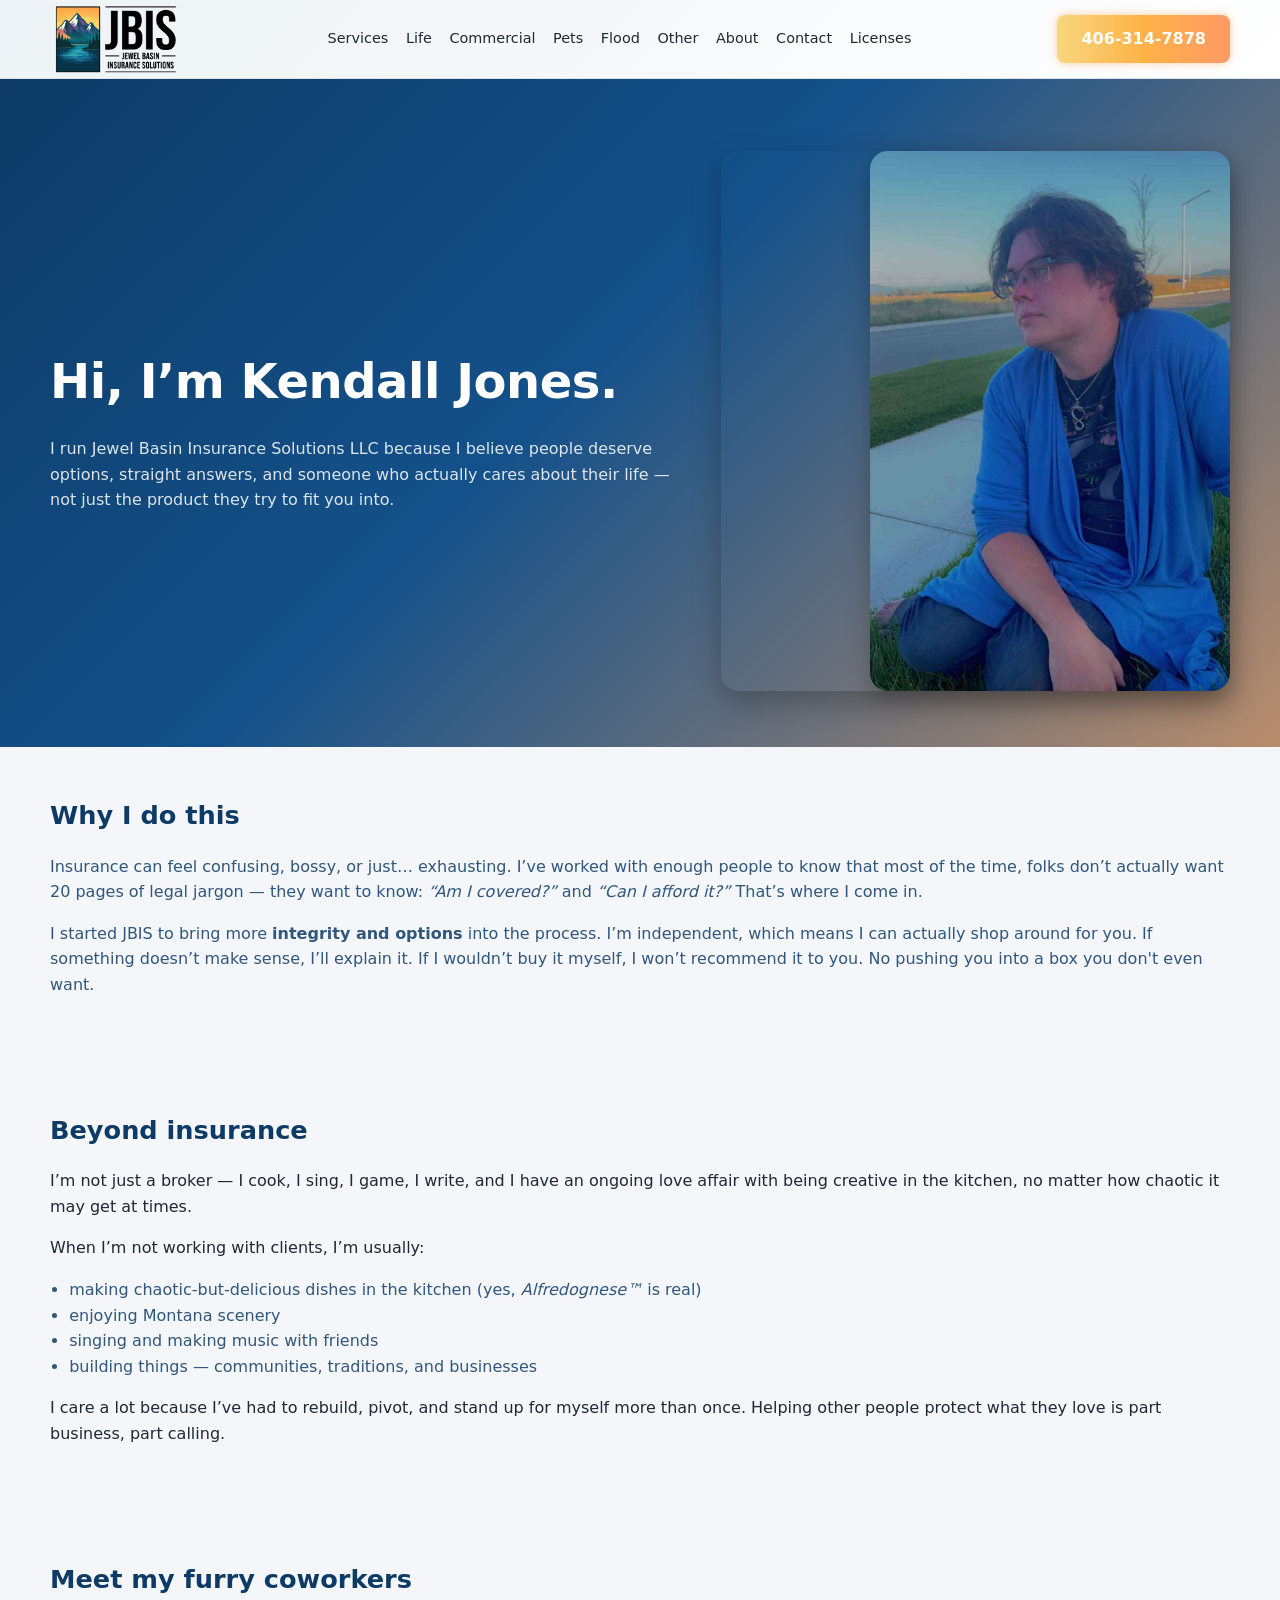
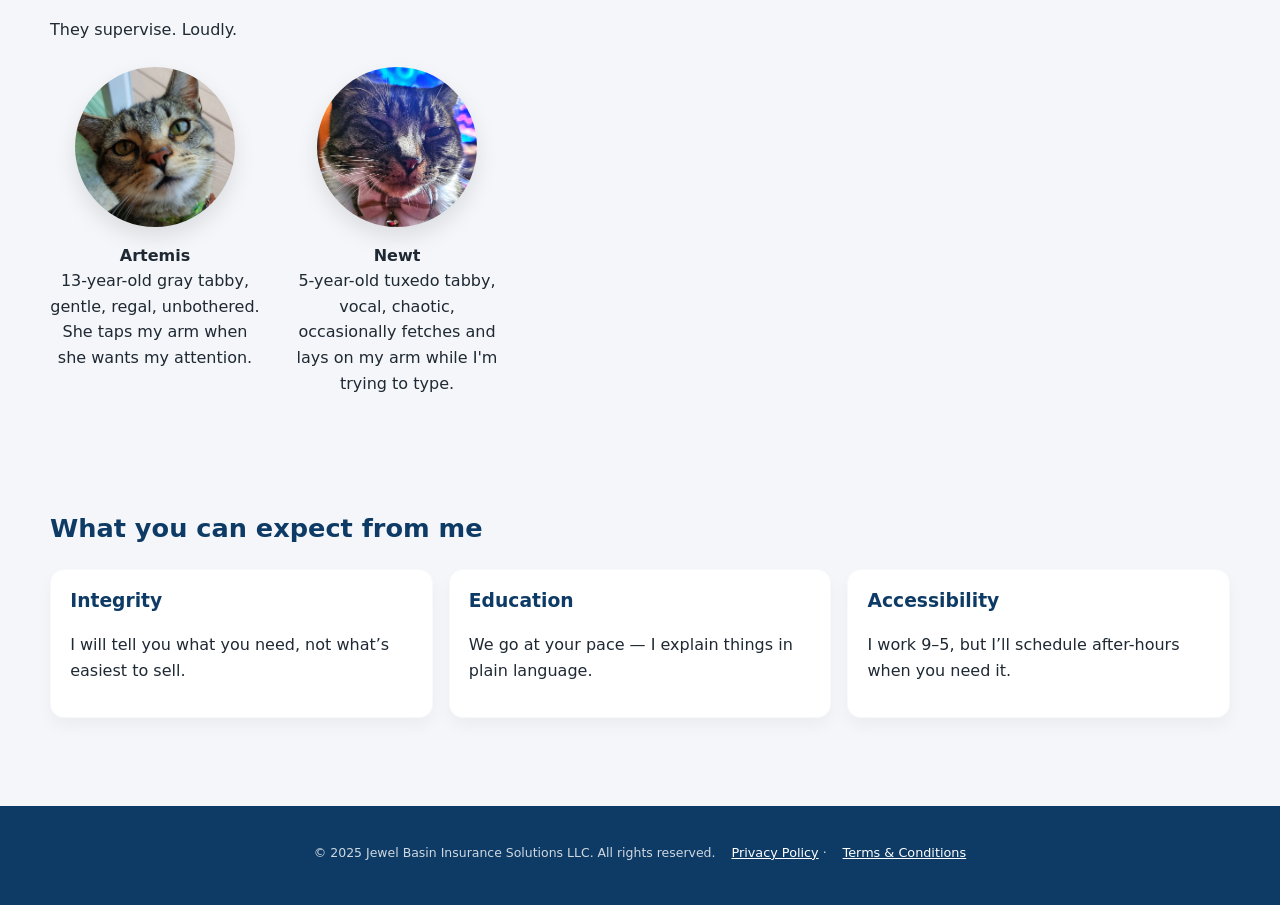
==== commit 6b0524f6: "Update about.html" ====
--- a/about.html
+++ b/about.html
@@ -25,6 +25,7 @@
   <a href="other.html" class="active">Other</a>
   <a href="about.html">About</a>
   <a href="contact.html">Contact</a>
+  <a href="licenses.html">Licenses</a>
 </nav>
       
     <a class="btn btn--ghost" href="tel:14063147878">406-314-7878</a>
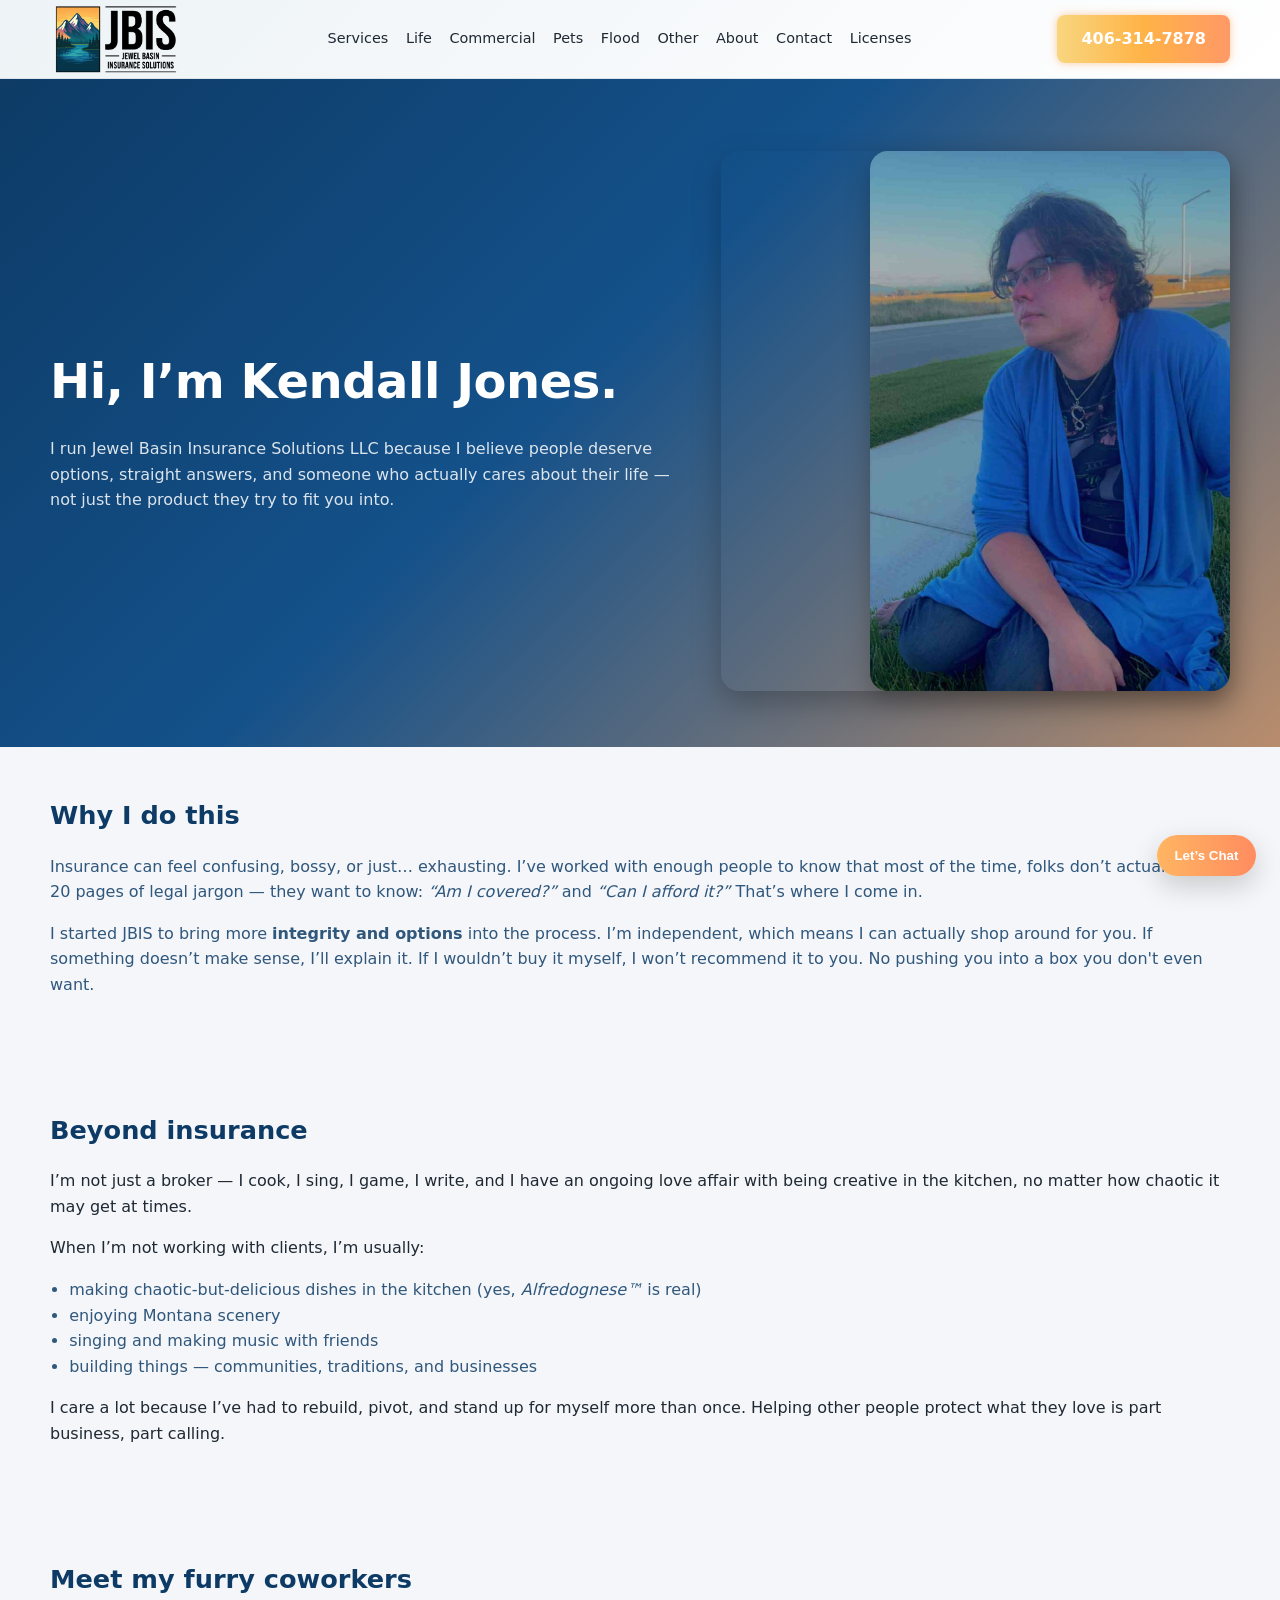
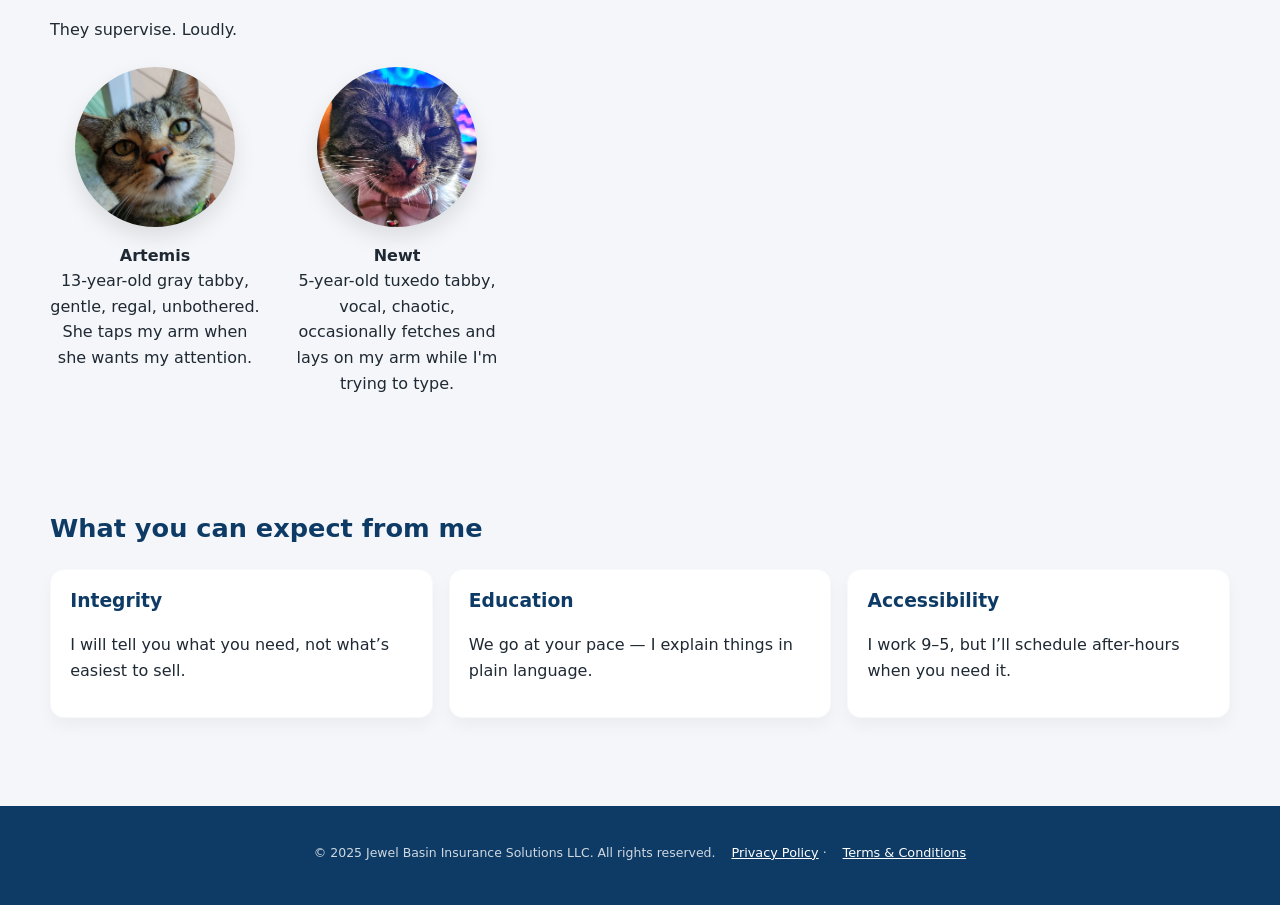
==== commit 60885462: "Update about.html" ====
--- a/about.html
+++ b/about.html
@@ -142,5 +142,40 @@
       <a href="terms.html">Terms & Conditions</a>
     </p>
   </footer>
+
+  <script src="chat.js" defer></script>
+
+<!-- Chat Launcher -->
+<button id="jb-chat-launcher" aria-controls="jb-chat" aria-expanded="false">
+  Let’s Chat
+</button>
+
+<!-- Chat Panel -->
+<div id="jb-chat" class="is-hidden" role="dialog" aria-label="Quote chat" aria-hidden="true">
+  <div class="jb-chat__header">
+    <strong>JBIS</strong>
+    <button class="jb-chat__close" aria-label="Close chat">&times;</button>
+  </div>
+
+  <div id="jb-chat-messages" class="jb-chat__messages"></div>
+
+  <form id="jb-chat-form" class="jb-chat__input" autocomplete="on">
+    <div id="jb-chat-input"></div>
+    <div class="jb-chat__actions">
+      <button type="button" id="jb-chat-back" class="btn btn-ghost" disabled>Back</button>
+      <button type="submit" id="jb-chat-next" class="btn">Next</button>
+    </div>
+  </form>
+
+  <div class="jb-chat__footer">
+    <small>
+      By continuing you agree JBIS may contact you about insurance products and services (message/data rates may apply).
+      You can opt out anytime. We don’t sell your data; it’s used only to provide quotes.
+      See our <a href="privacy.html" target="_blank" rel="noopener">Privacy Policy</a> and
+      <a href="terms.html" target="_blank" rel="noopener">Terms &amp; Conditions</a>.
+    </small>
+  </div>
+</div>
+  
 </body>
 </html>
--- a/styles.css
+++ b/styles.css
@@ -785,8 +785,144 @@
   color: rgba(13, 59, 102, 0.75);
 }
 
-
-
-
-
-
+/* ========== JBIS Chat (namespaced, won't touch the rest of your site) ========== */
+
+/* show/hide */
+#jb-chat.is-hidden { display: none; }
+
+/* launcher button (floating) */
+.chat-launcher,
+#jb-chat-launcher {
+  position: fixed;
+  right: 24px;
+  bottom: 24px;
+  z-index: 9999;
+  padding: .8rem 1.1rem;
+  border: 0;
+  border-radius: 999px;
+  font-weight: 700;
+  cursor: pointer;
+  background: linear-gradient(90deg, #ffb562, #ff8c60); /* Alpine glow vibe */
+  color: #fff;
+  box-shadow: 0 10px 28px rgba(0,0,0,.18);
+  transition: transform .2s ease, box-shadow .2s ease;
+}
+#jb-chat-launcher:hover { transform: translateY(-2px); box-shadow: 0 14px 32px rgba(0,0,0,.22); }
+
+/* chat panel shell */
+.chat-widget,
+#jb-chat {
+  position: fixed;
+  right: 24px;
+  bottom: 24px;
+  width: min(360px, 92vw);
+  max-height: 70vh;
+  display: grid;
+  grid-template-rows: auto 1fr auto auto; /* header | messages | input | footer */
+  gap: .5rem;
+  background: #fff;
+  border-radius: 16px;
+  box-shadow: 0 20px 60px rgba(0,0,0,.22);
+  z-index: 10000;
+  opacity: 1;
+  transform: translateY(0);
+  transition: opacity .3s ease, transform .3s ease;
+}
+#jb-chat.is-fade-out { opacity: 0; transform: translateY(20px); } /* if you use fade class */
+
+/* header + close */
+.jb-chat__header {
+  position: relative;
+  padding: 12px 44px 12px 16px;
+  background: linear-gradient(135deg, #0e3a5b, #1a5b87);
+  color: #fff;
+  font-weight: 700;
+}
+.jb-chat__close {
+  position: absolute;
+  top: 8px; right: 8px;
+  width: 32px; height: 32px;
+  border: 0; border-radius: 999px;
+  background: rgba(255,255,255,.16);
+  color: #fff; font-size: 18px; line-height: 1;
+  cursor: pointer;
+}
+
+/* messages area */
+.jb-chat__messages {
+  padding: .5rem .75rem;
+  overflow: auto;
+  max-height: 50vh;
+}
+
+/* simple bubbles */
+.bubble { max-width: 80%; padding: .7rem .9rem; border-radius: 16px; margin: .35rem 0; line-height: 1.35; box-shadow: 0 2px 10px rgba(0,0,0,.05); }
+.bubble.bot  { background: #f4f6f8; color: #16324f; }
+.bubble.user { background: #1d5a98; color: #fff; margin-left: auto; }
+
+/* input area + actions */
+.jb-chat__input { padding: 0 .75rem .75rem; }
+#jb-chat-input .field,
+#jb-chat-input textarea,
+#jb-chat-input select,
+#jb-chat-input input[type="text"],
+#jb-chat-input input[type="email"],
+#jb-chat-input input[type="tel"] {
+  width: 100%;
+  padding: .65rem .75rem;
+  border: 1px solid #d9e2ea;
+  border-radius: 10px;
+  font: inherit;
+  outline: none;
+}
+#jb-chat-input .field:focus,
+#jb-chat-input textarea:focus,
+#jb-chat-input select:focus,
+#jb-chat-input input:focus {
+  border-color: #9cc1e0;
+  box-shadow: 0 0 0 3px rgba(31,121,194,.15);
+}
+
+.check { display: flex; align-items: flex-start; gap: .5rem; }
+.jb-chat__actions { display: flex; gap: .5rem; justify-content: flex-end; margin-top: .6rem; }
+
+/* buttons inside chat reuse your .btn if present; add safe defaults */
+#jb-chat .btn { 
+  border: 0; border-radius: 12px; padding: .6rem .95rem; font-weight: 700; cursor: pointer;
+  background: linear-gradient(90deg, #ffb562, #ff8c60); color: #fff;
+  box-shadow: 0 10px 26px rgba(255,140,96,.35);
+}
+#jb-chat .btn:hover { transform: translateY(-1px); box-shadow: 0 14px 30px rgba(255,140,96,.45); }
+#jb-chat .btn-ghost { background: #eef3f8; color: #123; box-shadow: none; }
+
+/* footer note */
+.jb-chat__footer { padding: 0 .75rem .9rem; border-top: 1px solid #eef3f7; }
+.jb-chat__footer small { color: #5b6e7f; display: block; }
+
+/* reduce motion respect */
+@media (prefers-reduced-motion: reduce) {
+  #jb-chat, #jb-chat-launcher { transition: none !important; }
+}
+
+/* Reuse your .btn styling; if needed, ensure .btn exists */
+#jb-chat .btn{
+  border:none; border-radius:10px; padding:.55rem .9rem; cursor:pointer; font-weight:700;
+  background: linear-gradient(90deg,#ffcc80,#ff9966); color:#fff;
+  box-shadow: 0 8px 18px rgba(255,153,102,.35);
+  transition: transform .15s ease, box-shadow .3s ease;
+}
+#jb-chat .btn:hover{ transform: translateY(-1px); box-shadow: 0 10px 22px rgba(255,153,102,.45); }
+
+#chat-widget {
+  opacity: 1;
+  transform: translateY(0);
+  transition: opacity 0.3s ease, transform 0.3s ease;
+}
+
+#chat-widget.is-hidden {
+  opacity: 0;
+  transform: translateY(20px);
+}
+
+
+
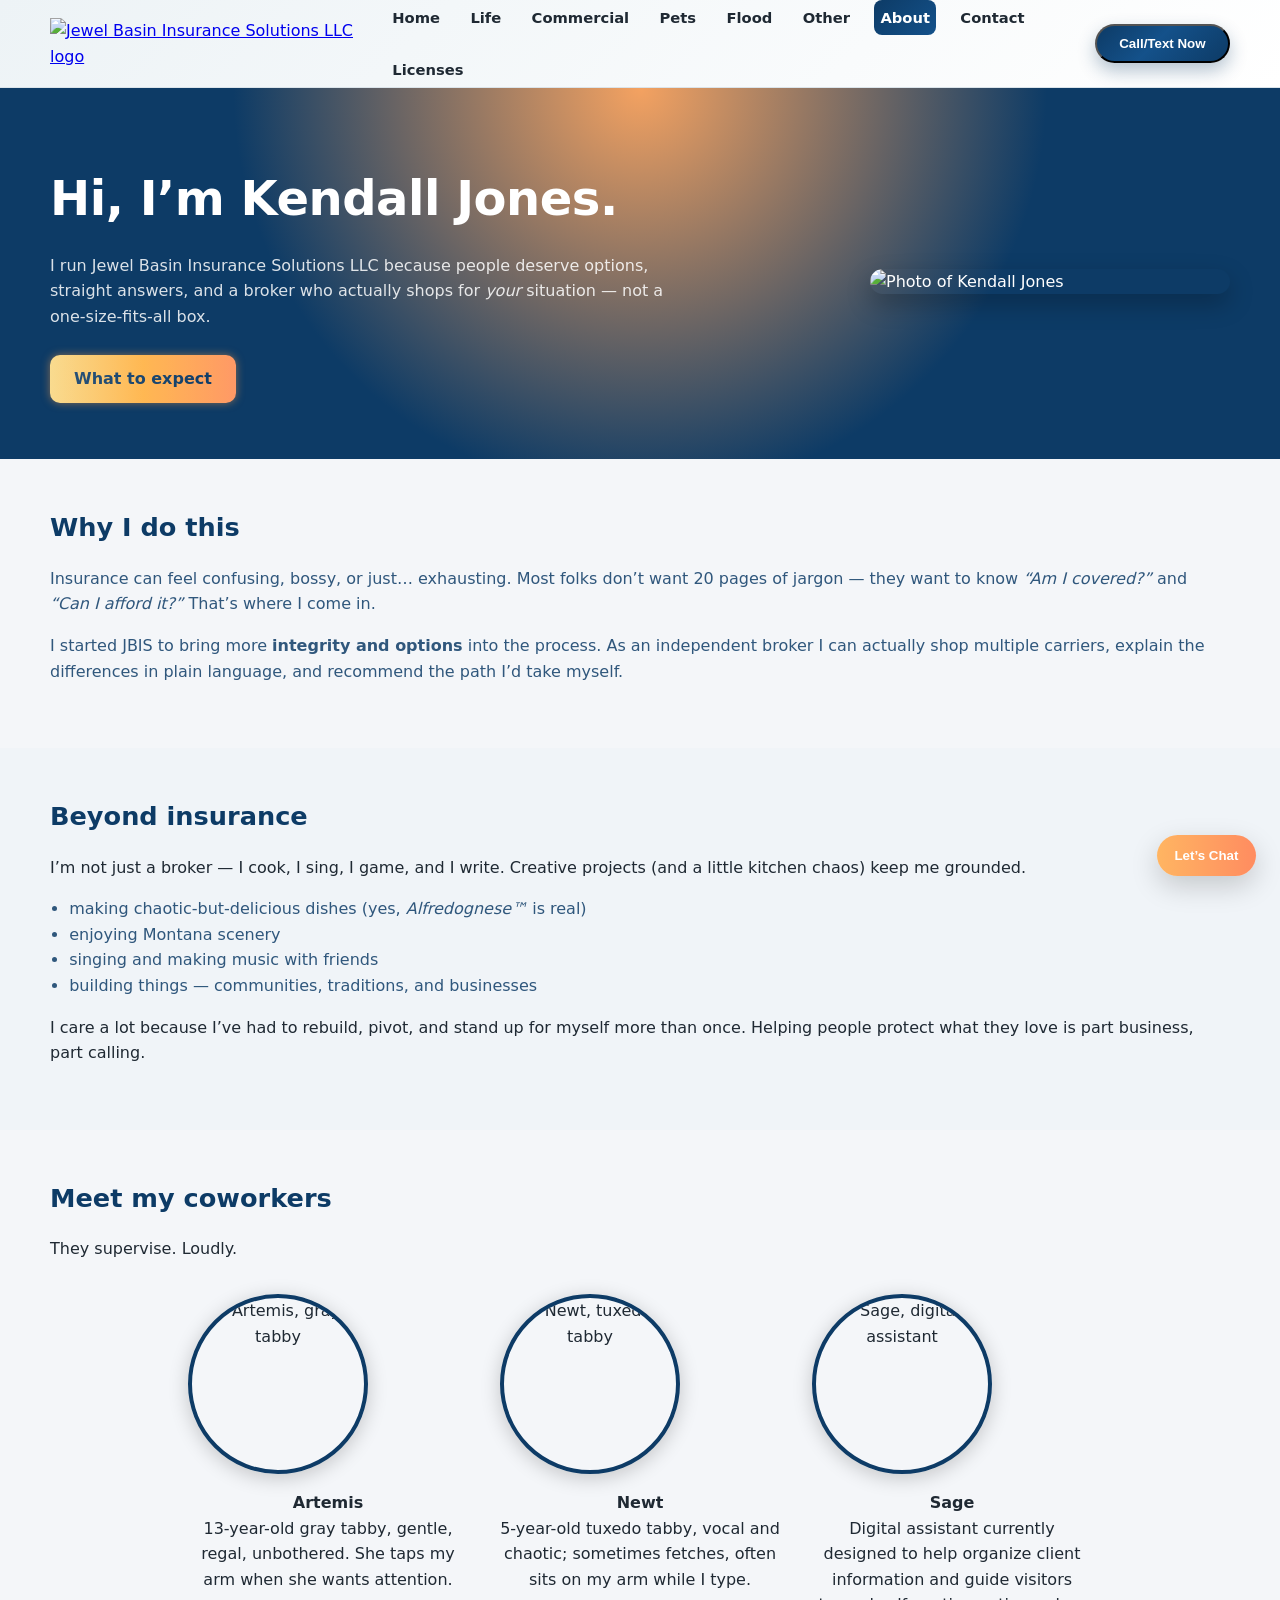
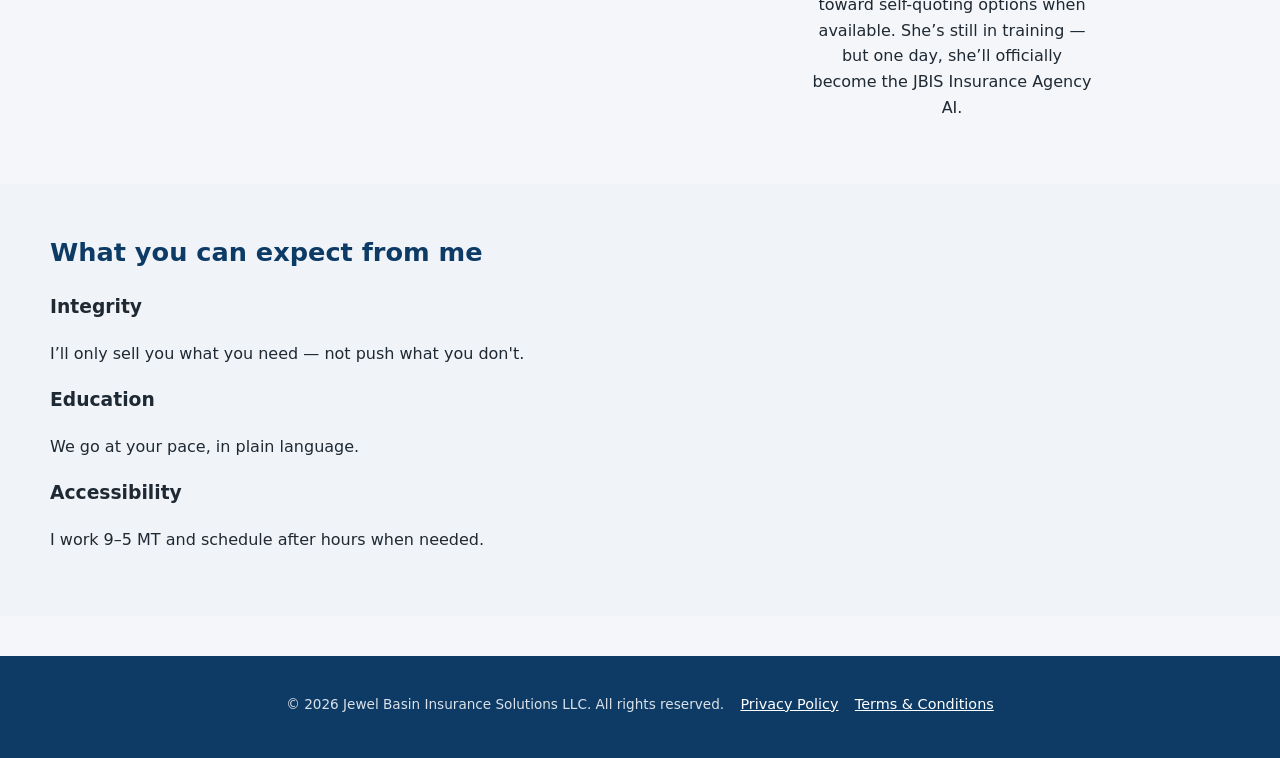
==== commit e1637c70: "Add files via upload" ====
--- a/about.html
+++ b/about.html
@@ -1,181 +1,215 @@
-<!DOCTYPE html>
-<html lang="en">
-<head>
-  <meta charset="UTF-8" />
-  <title>About | Jewel Basin Insurance Solutions LLC</title>
-  <meta name="viewport" content="width=device-width, initial-scale=1" />
-  <link rel="stylesheet" href="styles.css" />
-</head>
-<body>
-  <!-- HEADER -->
-  <header class="topbar">
-    <div class="container topbar__inner">
-      <div class="brand">
-        <a href="index.html" class="logo">
-          <img src="img/logo.png" alt="Jewel Basin Insurance Solutions LLC logo" />
-        </a>
-      </div>
-      
-  <nav class="nav">
-  <a href="index.html#services">Services</a>
-  <a href="life.html">Life</a>
-  <a href="commercial.html">Commercial</a>
-  <a href="pets.html">Pets</a>
-  <a href="flood.html">Flood</a>
-  <a href="other.html" class="active">Other</a>
-  <a href="about.html">About</a>
-  <a href="contact.html">Contact</a>
-  <a href="licenses.html">Licenses</a>
-</nav>
-      
-    <a class="btn btn--ghost" href="tel:14063147878">406-314-7878</a>
-    </div>
-  </header>
-
-  <main>
-    <!-- HERO / INTRO -->
-    <section class="hero hero--about">
-      <div class="container hero-inner">
-        <div class="hero-text">
-          <h1>Hi, I’m Kendall Jones.</h1>
-          <p>
-            I run Jewel Basin Insurance Solutions LLC because I believe people deserve options, straight answers,
-            and someone who actually cares about their life — not just the product they try to fit you into.
-          </p>
-        </div>
-        <div class="hero-photo about-photo">
-          <!-- swap this for your real photo -->
-          <img src="img/about-photo.jpg"
-               alt="Photo of Kendall Jones"
-               class="about-img" />
-        </div>
-      </div>
-    </section>
-
-    <!-- STORY -->
-    <section class="section">
-      <div class="container narrow about-text-block">
-        <h2>Why I do this</h2>
-        <p>
-          Insurance can feel confusing, bossy, or just… exhausting. I’ve worked with enough people to know that most of
-          the time, folks don’t actually want 20 pages of legal jargon — they want to know: <em>“Am I covered?”</em> and
-          <em>“Can I afford it?”</em> That’s where I come in.
-        </p>
-        <p>
-          I started JBIS to bring more <strong>integrity and options</strong> into the process. I’m independent, which
-          means I can actually shop around for you. If something doesn’t make sense, I’ll explain it. If I wouldn’t
-          buy it myself, I won’t recommend it to you. No pushing you into a box you don't even want.
-        </p>
-      </div>
-    </section>
-
-    <!-- PERSONAL / HOBBIES -->
-    <section class="section section-muted">
-      <div class="container narrow">
-        <h2>Beyond insurance</h2>
-        <p>
-          I’m not just a broker — I cook, I sing, I game, I write, and I have an ongoing love affair with being creative in the kitchen,
-          no matter how chaotic it may get at times.
-        </p>
-        <p>
-          When I’m not working with clients, I’m usually:
-        </p>
-        <ul class="about-list">
-          <li>making chaotic-but-delicious dishes in the kitchen (yes, <em>Alfredognese™</em> is real)</li>
-          <li>enjoying Montana scenery</li>
-          <li>singing and making music with friends</li>
-          <li>building things — communities, traditions, and businesses</li>
-        </ul>
-        <p>
-          I care a lot because I’ve had to rebuild, pivot, and stand up for myself more than once. Helping other people
-          protect what they love is part business, part calling.
-        </p>
-      </div>
-    </section>
-
-    <!-- CATS 🐾 -->
-    <section class="section">
-      <div class="container narrow">
-        <h2>Meet my furry coworkers</h2>
-        <p>They supervise. Loudly.</p>
-
-        <div class="pet-gallery">
-          <div class="pet">
-            <img src="img/Screenshot_20180430-214456_Drive.jpg" alt="Artemis, gray tabby" />
-            <p><strong>Artemis</strong><br />13-year-old gray tabby, gentle, regal, unbothered. 
-              She taps my arm when she wants my attention.</p>
-          </div>
-          <div class="pet">
-            <img src="img/newt.jpg" alt="Newt, tuxedo tabby" />
-            <p><strong>Newt</strong><br />5-year-old tuxedo tabby, vocal, chaotic, 
-              occasionally fetches and lays on my arm while I'm trying to type.</p>
-          </div>
-        </div>
-      </div>
-    </section>
-
-    <!-- VALUES -->
-    <section class="section section-muted">
-      <div class="container narrow">
-        <h2>What you can expect from me</h2>
-        <div class="values-grid">
-          <div class="value-card">
-            <h3>Integrity</h3>
-            <p>I will tell you what you need, not what’s easiest to sell.</p>
-          </div>
-          <div class="value-card">
-            <h3>Education</h3>
-            <p>We go at your pace — I explain things in plain language.</p>
-          </div>
-          <div class="value-card">
-            <h3>Accessibility</h3>
-            <p>I work 9–5, but I’ll schedule after-hours when you need it.</p>
-          </div>
-        </div>
-      </div>
-    </section>
-  </main>
-
-  <footer class="footer">
-    <p>&copy; 2025 Jewel Basin Insurance Solutions LLC. All rights reserved.
-      <a href="privacy.html">Privacy Policy</a> ·
-      <a href="terms.html">Terms & Conditions</a>
-    </p>
-  </footer>
-
-  <script src="chat.js" defer></script>
-
-<!-- Chat Launcher -->
-<button id="jb-chat-launcher" aria-controls="jb-chat" aria-expanded="false">
-  Let’s Chat
-</button>
-
-<!-- Chat Panel -->
-<div id="jb-chat" class="is-hidden" role="dialog" aria-label="Quote chat" aria-hidden="true">
-  <div class="jb-chat__header">
-    <strong>JBIS</strong>
-    <button class="jb-chat__close" aria-label="Close chat">&times;</button>
-  </div>
-
-  <div id="jb-chat-messages" class="jb-chat__messages"></div>
-
-  <form id="jb-chat-form" class="jb-chat__input" autocomplete="on">
-    <div id="jb-chat-input"></div>
-    <div class="jb-chat__actions">
-      <button type="button" id="jb-chat-back" class="btn btn-ghost" disabled>Back</button>
-      <button type="submit" id="jb-chat-next" class="btn">Next</button>
-    </div>
-  </form>
-
-  <div class="jb-chat__footer">
-    <small>
-      By continuing you agree JBIS may contact you about insurance products and services (message/data rates may apply).
-      You can opt out anytime. We don’t sell your data; it’s used only to provide quotes.
-      See our <a href="privacy.html" target="_blank" rel="noopener">Privacy Policy</a> and
-      <a href="terms.html" target="_blank" rel="noopener">Terms &amp; Conditions</a>.
-    </small>
-  </div>
-</div>
-  
-</body>
-</html>
+<!DOCTYPE html>
+<html lang="en">
+<head>
+  <meta charset="UTF-8" />
+  <meta name="viewport" content="width=device-width, initial-scale=1" />
+  <title>About | Jewel Basin Insurance Solutions</title>
+  <meta name="description" content="Independent insurance broker in Montana focused on clarity, options, and real service. Meet Kendall Jones and the story behind JBIS." />
+  <link rel="stylesheet" href="styles.css" />
+  <style>
+    .pet-gallery {
+      display: flex;
+      flex-wrap: wrap;
+      justify-content: center;
+      gap: 2rem;
+      margin-top: 2rem;
+    }
+
+    .pet {
+      text-align: center;
+      max-width: 280px;
+    }
+
+    .pet img {
+      width: 180px;
+      height: 180px;
+      border-radius: 50%;
+      object-fit: cover;
+      border: 4px solid #0d3b66;
+      box-shadow: 0 4px 20px rgba(0, 0, 0, 0.2);
+      margin-bottom: 0.75rem;
+      transition: transform 0.3s ease, box-shadow 0.3s ease;
+    }
+
+    .pet img:hover {
+      transform: scale(1.05);
+      box-shadow: 0 8px 30px rgba(0, 0, 0, 0.3);
+    }
+  </style>
+</head>
+<body>
+  <header class="topbar">
+    <div class="container topbar__inner">
+      <a href="index.html" class="logo" aria-label="Jewel Basin Insurance Solutions LLC">
+        <img src="img/logo.png" alt="Jewel Basin Insurance Solutions LLC logo" />
+      </a>
+      <nav class="nav" aria-label="Primary">
+        <a href="index.html#services">Home</a>
+        <a href="life.html">Life</a>
+        <a href="commercial.html">Commercial</a>
+        <a href="pets.html">Pets</a>
+        <a href="flood.html">Flood</a>
+        <a href="other.html">Other</a>
+        <a href="about.html" class="active">About</a>
+        <a href="contact.html">Contact</a>
+	<a href="licenses.html">Licenses</a>
+      </nav>
+      <button id="callTextBtn" class="btn-call" type="button">Call/Text Now</button>
+    </div>
+  </header>
+
+  <main>
+    <section class="hero hero--about">
+      <div class="hero-inner container">
+        <div class="hero-text">
+          <h1>Hi, I’m Kendall Jones.</h1>
+          <p>I run Jewel Basin Insurance Solutions LLC because people deserve options, straight answers, and a broker who actually shops for <em>your</em> situation — not a one-size-fits-all box.</p>
+          <a href="#values" class="btn btn-primary">What to expect</a>
+        </div>
+        <div class="hero-photo about-photo">
+          <img src="img/about-photo.jpg" alt="Photo of Kendall Jones" class="about-img" />
+        </div>
+      </div>
+    </section>
+
+    <section class="section">
+      <div class="container narrow about-text-block">
+        <h2>Why I do this</h2>
+        <p>Insurance can feel confusing, bossy, or just… exhausting. Most folks don’t want 20 pages of jargon — they want to know <em>“Am I covered?”</em> and <em>“Can I afford it?”</em> That’s where I come in.</p>
+        <p>I started JBIS to bring more <strong>integrity and options</strong> into the process. As an independent broker I can actually shop multiple carriers, explain the differences in plain language, and recommend the path I’d take myself.</p>
+      </div>
+    </section>
+
+    <section class="section section--muted">
+      <div class="container narrow">
+        <h2>Beyond insurance</h2>
+        <p>I’m not just a broker — I cook, I sing, I game, and I write. Creative projects (and a little kitchen chaos) keep me grounded.</p>
+        <ul class="about-list">
+          <li>making chaotic-but-delicious dishes (yes, <em>Alfredognese™</em> is real)</li>
+          <li>enjoying Montana scenery</li>
+          <li>singing and making music with friends</li>
+          <li>building things — communities, traditions, and businesses</li>
+        </ul>
+        <p>I care a lot because I’ve had to rebuild, pivot, and stand up for myself more than once. Helping people protect what they love is part business, part calling.</p>
+      </div>
+    </section>
+
+<section class="section">
+  <div class="container narrow">
+    <h2>Meet my coworkers</h2>
+    <p>They supervise. Loudly.</p>
+    <div class="pet-gallery">
+
+      <div class="pet">
+        <img src="img/Screenshot_20180430-214456_Drive.jpg" alt="Artemis, gray tabby" />
+        <p><strong>Artemis</strong><br>
+          13-year-old gray tabby, gentle, regal, unbothered. She taps my arm when she wants attention.
+        </p>
+      </div>
+      <div class="pet">
+        <img src="img/newt.jpg" alt="Newt, tuxedo tabby" />
+        <p><strong>Newt</strong><br>
+          5-year-old tuxedo tabby, vocal and chaotic; sometimes fetches, often sits on my arm while I type.
+        </p>
+      </div>
+      <div class="pet">
+        <img src="img/sage.jpg" alt="Sage, digital assistant" />
+        <p><strong>Sage</strong><br>
+          Digital assistant currently designed to help organize client information and guide visitors toward
+          self-quoting options when available. She’s still in training — but one day, she’ll officially become the
+          JBIS Insurance Agency AI.
+        </p>
+      </div>
+    </div>
+  </div>
+</section>
+
+
+    <section id="values" class="section section--muted">
+      <div class="container narrow">
+        <h2>What you can expect from me</h2>
+        <div class="values-grid">
+          <div class="value-card">
+            <h3>Integrity</h3>
+            <p>I’ll only sell you what you need — not push what you don't.</p>
+          </div>
+          <div class="value-card">
+            <h3>Education</h3>
+            <p>We go at your pace, in plain language.</p>
+          </div>
+          <div class="value-card">
+            <h3>Accessibility</h3>
+            <p>I work 9–5 MT and schedule after hours when needed.</p>
+          </div>
+        </div>
+      </div>
+    </section>
+  </main>
+
+  <footer class="footer">
+    <p>&copy; <span id="year"></span> Jewel Basin Insurance Solutions LLC. All rights reserved.
+      <a href="privacy.html">Privacy Policy</a> 
+      <a href="terms.html">Terms &amp; Conditions</a>
+    </p>
+  </footer>
+
+  <script src="chat.js" defer></script>
+  <button id="jb-chat-launcher" aria-controls="jb-chat" aria-expanded="false">Let’s Chat</button>
+  <div id="jb-chat" class="is-hidden" role="dialog" aria-label="Quote chat" aria-hidden="true">
+    <div class="jb-chat__header">
+      <strong>JBIS</strong>
+      <button class="jb-chat__close" aria-label="Close chat">&times;</button>
+    </div>
+    <div id="jb-chat-messages" class="jb-chat__messages"></div>
+    <form id="jb-chat-form" class="jb-chat__input" autocomplete="on">
+      <div id="jb-chat-input"></div>
+      <div class="jb-chat__actions">
+        <button type="button" id="jb-chat-back" class="btn btn-ghost" disabled>Back</button>
+        <button type="submit" id="jb-chat-next" class="btn">Next</button>
+      </div>
+    </form>
+    <div class="jb-chat__footer">
+      <small>By continuing you agree JBIS may contact you about insurance products and services (message/data rates may apply). You can opt out anytime. We don’t sell your data; it’s used only to provide quotes. See our <a href="privacy.html" target="_blank" rel="noopener">Privacy Policy</a> and <a href="terms.html" target="_blank" rel="noopener">Terms &amp; Conditions</a>.</small>
+    </div>
+  </div>
+
+  <script>
+    document.getElementById('year').textContent = new Date().getFullYear();
+    (function(){
+      const btn = document.getElementById('callTextBtn');
+      if(!btn) return;
+      btn.addEventListener('click', function(){
+        const overlay = document.createElement('div');
+        overlay.style.position = 'fixed';
+        overlay.style.inset = 0;
+        overlay.style.background = 'rgba(0,0,0,.35)';
+        overlay.style.zIndex = '9999';
+        const box = document.createElement('div');
+        box.style.position = 'fixed';
+        box.style.top = '50%';
+        box.style.left = '50%';
+        box.style.transform = 'translate(-50%, -50%)';
+        box.style.background = '#fff';
+        box.style.border = '2px solid #0d3b66';
+        box.style.borderRadius = '14px';
+        box.style.padding = '1.25rem 1.5rem';
+        box.style.boxShadow = '0 12px 40px rgba(0,0,0,0.25)';
+        box.style.textAlign = 'center';
+        box.style.zIndex = '10000';
+        box.innerHTML = `
+          <p style="font-weight:700;color:#0d3b66;margin-bottom:1rem;">How would you like to connect?</p>
+          <div style="display:flex;gap:1rem;justify-content:center;flex-wrap:wrap;">
+            <a href="tel:4063147878" class="btn" style="text-decoration:none;">📞 Call</a>
+            <a href="sms:4063147878" class="btn" style="text-decoration:none;">💬 Text</a>
+          </div>
+          <button id="closeChoiceBox" style="margin-top:1.1rem;background:none;border:none;color:#555;font-size:.9rem;cursor:pointer;">Cancel</button>
+        `;
+        overlay.addEventListener('click', () => { overlay.remove(); box.remove(); });
+        document.body.appendChild(overlay);
+        document.body.appendChild(box);
+        document.getElementById('closeChoiceBox').addEventListener('click', () => { overlay.remove(); box.remove(); });
+      });
+    })();
+  </script>
+</body>
+</html>
--- a/styles.css
+++ b/styles.css
@@ -1,928 +1,427 @@
 /* =========================
-   GLOBAL RESET + VARIABLES
+   GLOBAL RESET + TOKENS
 ========================= */
 *,
 *::before,
-*::after {
-  box-sizing: border-box;
-}
-
-:root {
-  --bg: #f4f6f9;
-  --page: #ffffff;
-  --ink: #1f2933;
-  --muted: rgba(38, 70, 83, 0.75);
-  --jewel: #0d3b66;
-  --jewel-light: #14518a;
-  --accent: #f4a261;
-  --radius-lg: 18px;
-  --shadow-card: 0 12px 22px rgba(0, 0, 0, 0.06);
-  --max-page: 1180px;
-  --gap: 1.5rem;
-  --btn-radius: 999px;
-  --form-border: rgba(13, 59, 102, 0.15);
-  --soft-panel: #f7f9fc;
-}
-
-body {
-  margin: 0;
-  font-family: system-ui, -apple-system, "Segoe UI", sans-serif;
-  background: var(--bg);
-  color: var(--ink);
-  line-height: 1.6;
-}
-
-.container {
-  width: min(100% - 2rem, var(--max-page));
-  margin: 0 auto;
-}
-
-/* =========================
-   TOPBAR / HEADER
-========================= */
-.topbar {
-  background: linear-gradient(135deg, #edf3f6, #ffffff);
-  border-bottom: 1px solid #dbe4ea;
-  position: sticky;
-  top: 0;
-  z-index: 999;
-}
-
-.topbar__inner {
-  display: flex;
-  align-items: center;
-  justify-content: space-between;
-  gap: 1.25rem;
-  min-height: 78px;
-  width: min(100% - 2rem, var(--max-page));
-  margin: 0 auto;
-}
-
-/* brand + logo */
-.brand a {
-  display: flex;
-  align-items: center;
-  gap: 0.75rem;
-  text-decoration: none;
-}
-
-/* this is the ONE logo rule for ALL pages */
-.logo,
-.logo img,
-header img[alt*="Jewel Basin"],
-header img[alt*="JBIS"] {
-  max-height: 78px;
-  width: auto;
-  object-fit: contain;
-  display: block;
+*::after { box-sizing: border-box; }
+
+:root{
+  --bg:#f4f6f9;
+  --page:#fff;
+  --ink:#1f2933;
+  --muted:rgba(38,70,83,.75);
+  --jewel:#0d3b66;
+  --jewel-2:#14518a;
+  --accent:#f4a261;
+  --radius:18px;
+  --shadow-card:0 12px 22px rgba(0,0,0,.06);
+  --max:1180px;
+  --gap:1.5rem;
+  --form-border:rgba(13,59,102,.15);
+}
+
+html,body{
+  margin:0;
+  font-family:system-ui,-apple-system,"Segoe UI",sans-serif;
+  line-height:1.6;
+  color:var(--ink);
+  background:var(--bg);
+}
+
+img{max-width:100%;height:auto;display:block;}
+.container{width:min(100% - 2rem,var(--max));margin:0 auto;}
+
+/* =========================
+   HEADER / TOPBAR
+========================= */
+.topbar{
+  position:sticky; top:0; z-index:999;
+  background:linear-gradient(135deg,#edf3f6,#fff);
+  border-bottom:1px solid #dbe4ea;
+}
+.topbar__inner{
+  min-height:78px;
+  display:flex;align-items:center;justify-content:space-between;gap:1.25rem;
+  width:min(100% - 2rem,var(--max)); margin:0 auto;
+}
+
+/* universal logo rule */
+.logo, .logo img,
+header img[alt*="Jewel Basin"], header img[alt*="JBIS"]{
+  max-height:78px; width:auto; object-fit:contain;
 }
 
 /* nav */
-.nav {
-  display: flex;
-  gap: 1.1rem;
-  align-items: center;
-  flex-wrap: wrap;
-}
-
-.nav a {
-  text-decoration: none;
-  color: var(--ink);
-  font-weight: 500;
-  font-size: 0.9rem;
-  white-space: nowrap;
-}
-
-.nav a:hover {
-  color: var(--jewel);
-}
-
-/* call button */
-.btn-call {
-  background: linear-gradient(135deg, #0d3b66 0%, #14518a 45%, #0d3b66 100%);
-  color: #fff;
-  padding: 0.6rem 1.4rem;
-  border-radius: 9999px;
-  font-weight: 600;
-  text-decoration: none;
-  display: inline-flex;
-  gap: 0.35rem;
-  align-items: center;
-  box-shadow: 0 8px 18px rgba(13, 59, 102, 0.3);
-  transition: transform 0.12s ease-out;
-  white-space: nowrap;
-}
-
-.btn-call:hover {
-  transform: translateY(-1px);
-}
+.nav{display:flex;align-items:center;gap:1.1rem;flex-wrap:wrap;}
+.nav a{
+  text-decoration:none; color:var(--ink);
+  font-weight:600; font-size:.92rem; white-space:nowrap;
+  padding:.35rem .4rem; border-radius:8px; transition:color .2s ease, background .2s ease;
+}
+.nav a:hover{color:var(--jewel);}
+.nav a.active{color:#fff;background:linear-gradient(135deg,var(--jewel),var(--jewel-2));}
+
+/* call button (separate from generic .btn so it never conflicts) */
+.btn-call{
+  background:linear-gradient(135deg,#0d3b66 0%,#14518a 45%,#0d3b66 100%);
+  color:#fff; padding:.6rem 1.4rem; border-radius:9999px; font-weight:700;
+  text-decoration:none; display:inline-flex; gap:.35rem; align-items:center;
+  box-shadow:0 8px 18px rgba(13,59,102,.3); transition:transform .12s ease-out; white-space:nowrap;
+}
+.btn-call:hover{transform:translateY(-1px);}
 
 /* header mobile */
-@media (max-width: 880px) {
-  .topbar__inner {
-    flex-wrap: wrap;
-    justify-content: center;
-  }
-  .nav {
-    justify-content: center;
-  }
-  .btn-call {
-    width: 100%;
-    justify-content: center;
-  }
-}
-
-/* =========================
-   GLOBAL BUTTON STYLE
-========================= */
-.btn,
-.btn-primary,
-.btn-submit,
-.btn--ghost {
-  background: linear-gradient(135deg, #0d3b66, #1d5f9e);
-  color: #fff !important;
-  border: none;
-  border-radius: 12px;
-  padding: 0.8rem 1.6rem;
-  font-weight: 600;
-  cursor: pointer;
-  text-decoration: none;
-  display: inline-flex;
-  gap: 0.35rem;
-  align-items: center;
-  justify-content: center;
-  box-shadow: 0 0 12px rgba(13, 59, 102, 0.4);
-  transition: all 0.2s ease;
-}
-
-.btn:hover,
-.btn-primary:hover,
-.btn-submit:hover,
-.btn--ghost:hover {
-  background: linear-gradient(135deg, #1d5f9e, #fca311);
-  box-shadow: 0 0 20px rgba(20, 93, 160, 0.6);
-  transform: translateY(-2px);
-}
-
-.btn:active,
-.btn-submit:active {
-  transform: translateY(1px);
-}
-
-/* ==============================
-   Alpine Glow Buttons ✨
-   (Lake Reflection Edition)
-   ============================== */
-
-.btn {
-  background: linear-gradient(90deg, #f8d67f, #ffb347, #ff9966);
-  color: #0d3b66; /* deep lake blue text */
-  font-weight: 600;
-  padding: 0.7rem 1.5rem;
-  border: none;
-  border-radius: 8px;
-  cursor: pointer;
-  transition: all 0.4s ease;
-  position: relative;
-  overflow: hidden;
-  box-shadow: 0 0 8px rgba(255, 160, 70, 0.5);
-}
-
-.btn::after {
-  content: "";
-  position: absolute;
-  top: 0;
-  left: -100%;
-  width: 100%;
-  height: 100%;
-  background: linear-gradient(90deg, rgba(255,255,255,0.25), rgba(255,255,255,0));
-  transition: left 0.6s ease;
-}
-
-.btn:hover::after {
-  left: 100%;
-}
-
-.btn:hover,
-.btn:focus {
-  color: #fff;
-  background: linear-gradient(90deg, #ffcc80, #ffb347, #ffa366);
-  box-shadow: 0 0 12px rgba(255, 185, 100, 0.8),
-              0 0 25px rgba(255, 160, 70, 0.5);
-  transform: translateY(-1px);
-}
-
-/* =========================
-   HERO (SHARED FOR ALL PAGES)
+@media (max-width:880px){
+  .topbar__inner{flex-wrap:wrap;justify-content:center;}
+  .nav{justify-content:center;}
+  .btn-call{width:100%;justify-content:center;}
+}
+
+/* =========================
+   BUTTONS — Alpine Glow ✨
+   (authoritative single source)
+========================= */
+.btn, .btn-primary, .btn-submit{
+  background:linear-gradient(90deg,#f8d67f,#ffb347,#ff9966);
+  color:#0d3b66!important;
+  border:none; border-radius:10px;
+  padding:.7rem 1.5rem; font-weight:700; cursor:pointer;
+  box-shadow:0 0 8px rgba(255,160,70,.5);
+  position:relative; overflow:hidden; transition:all .35s ease;
+  text-decoration:none; display:inline-flex; align-items:center; justify-content:center; gap:.35rem;
+}
+.btn::after{
+  content:""; position:absolute; inset:0; left:-100%;
+  background:linear-gradient(90deg,rgba(255,255,255,.25),rgba(255,255,255,0));
+  transition:left .6s ease;
+}
+.btn:hover::after{left:100%;}
+.btn:hover, .btn:focus{
+  color:#fff!important;
+  background:linear-gradient(90deg,#ffcc80,#ffb347,#ffa366);
+  box-shadow:0 0 12px rgba(255,185,100,.8), 0 0 25px rgba(255,160,70,.5);
+  transform:translateY(-1px);
+}
+.btn:active{transform:translateY(1px);}
+
+/* =========================
+   HERO
 ========================= */
 .hero,
 .hero--home,
 .hero-life,
 .hero-commercial,
-.hero-pets {
-  background: radial-gradient(circle at top, #f4a261 0%, #0d3b66 55%, #0d3b66 100%);
-  color: #fff;
-  padding: 4.5rem 0 3.5rem;
-}
-
-.hero-inner,
-.hero__inner {
-  display: grid;
-  grid-template-columns: 1.1fr 0.9fr;
-  gap: 3rem;
-  align-items: center;
-  width: min(100% - 2rem, var(--max-page));
-  margin: 0 auto;
-}
-
-.hero-text h1,
-.hero-text h2,
-.hero h1,
-.hero h2 {
-  color: #fff;
-  font-size: clamp(2.2rem, 4vw, 3rem);
-  margin-bottom: 1rem;
-  letter-spacing: -0.01em;
-}
-
-.hero-text p,
-.hero p {
-  color: rgba(255, 255, 255, 0.85);
-  max-width: 40rem;
-  line-height: 1.6;
-  margin-bottom: 1.6rem;
-}
-
-.hero-photo img,
-.hero-img,
-.about-photo,
-.commercial-hero,
-.pets-hero {
-  width: 100%;
-  max-width: 540px;
-  height: auto;
-  border-radius: 18px;
-  object-fit: cover;
-  box-shadow: 0 12px 30px rgba(0, 0, 0, 0.25);
-  display: block;
-  margin-left: auto;
-}
-
-/* hero: mobile */
-@media (max-width: 920px) {
-  .hero-inner,
-  .hero__inner {
-    grid-template-columns: 1fr;
-    text-align: left;
-  }
-  .hero-photo {
-    order: -1;
-    max-width: 420px;
-    margin: 0 auto 1.5rem;
-  }
-}
-
-/* === FORCE commercial hero image to normal size === */
-.hero img[src*="commercial"],
-img[src$="commercial.jpg"],
-.commercial-hero,
-.commercial-hero img {
-  width: 100%;
-  max-width: 560px;
-  max-height: 360px;
-  height: auto;
-  object-fit: cover;
-  border-radius: 16px;
-  display: block;
-  margin: 0 auto 1.5rem;
-  box-shadow: 0 10px 28px rgba(0, 0, 0, 0.15);
-}
-
-.coverage-card {
-  text-align: center;
-  padding: 1.5rem;
-  border-radius: 16px;
-  background: #fff;
-  box-shadow: 0 4px 12px rgba(0,0,0,0.1);
-  transition: transform 0.2s ease, box-shadow 0.3s ease;
-}
-
-.coverage-card:hover {
-  transform: translateY(-4px);
-  box-shadow: 0 8px 20px rgba(0,0,0,0.15);
-}
-
-.coverage-card img {
-  width: 100%;
-  max-width: 320px;
-  height: 200px;
-  object-fit: cover;
-  border-radius: 12px;
-  display: block;
-  margin: 0 auto 1rem;
-}
-
-/* =========================
-   GENERIC SECTION
-========================= */
-.section {
-  padding: 3rem 0;
-}
-
-.section--muted {
-  background: #f0f4f8;
-}
-
-.section h2 {
-  margin-top: 0;
-  margin-bottom: 1.1rem;
-  font-size: 1.6rem;
-  color: #0d3b66;
-}
-
-.section_lead {
-  color: var(--muted);
-  max-width: 520px;
-}
-
-/* ===== Flood page extras ===== */
-.hurricane-alert {
-  background: rgba(13, 59, 102, 0.04);
-  border: 1px solid rgba(13, 59, 102, 0.08);
-  border-radius: 14px;
-  padding: 1.25rem 1.5rem 1.1rem;
-  margin-top: 1.5rem;
-}
-
-.hurricane-title {
-  font-weight: 600;
-  margin-bottom: 0.65rem;
-  color: #0d3b66;
-}
-
-.hurricane-note {
-  font-size: 0.72rem;
-  color: rgba(11, 37, 63, 0.6);
-  margin-top: 0.7rem;
-}
-
-/* button pulse dot */
+.hero-pets{
+  background:radial-gradient(circle at top,#f4a261 0%,#0d3b66 55%,#0d3b66 100%);
+  color:#fff; padding:4.5rem 0 3.5rem;
+}
+.hero-inner, .hero__inner{
+  width:min(100% - 2rem,var(--max));
+  margin:0 auto; display:grid; gap:3rem; align-items:center;
+  grid-template-columns:1.1fr .9fr;
+}
+.hero h1, .hero h2, .hero-text h1, .hero-text h2{
+  color:#fff; font-size:clamp(2.2rem,4vw,3rem); margin:0 0 1rem; letter-spacing:-.01em;
+}
+.hero p, .hero-text p{
+  color:rgba(255,255,255,.85); max-width:40rem; margin:0 0 1.6rem;
+}
+.hero-photo img{
+  width:100%; max-width:540px; height:auto; border-radius:18px; object-fit:cover;
+  box-shadow:0 12px 30px rgba(0,0,0,.25); margin-left:auto;
+}
+
+/* hero mobile */
+@media (max-width:920px){
+  .hero-inner,.hero__inner{grid-template-columns:1fr;text-align:left;}
+  .hero-photo{order:-1;max-width:420px;margin:0 auto 1.5rem;}
+}
+
+/* commercial hero sizing guard */
+.hero img[src*="commercial"], img[src$="commercial.jpg"],
+.commercial-hero, .commercial-hero img{
+  width:100%; max-width:560px; max-height:360px; height:auto; object-fit:cover;
+  border-radius:16px; margin:0 auto 1.5rem; box-shadow:0 10px 28px rgba(0,0,0,.15);
+}
+
+/* =========================
+   GENERIC SECTIONS
+========================= */
+.section{padding:3rem 0;}
+/* support BOTH spellings used in index */
+.section--muted, .section-muted{background:#f0f4f8;}
+.section h2{margin:0 0 1.1rem; font-size:1.6rem; color:var(--jewel);}
+/* support BOTH lead class names used in index */
+.section__lead, .section_lead{color:var(--muted); max-width:520px;}
+
+/* =========================
+   GRIDS & CARDS
+========================= */
+.spotlight-grid, .service-grid, .industries-grid{
+  display:grid; grid-template-columns:repeat(auto-fit,minmax(240px,1fr));
+  gap:1.25rem; align-items:stretch; margin-top:1.4rem;
+}
+.spotlight, .industry-card, .service-card{
+  background:#fff; border-radius:16px; box-shadow:var(--shadow-card);
+  overflow:hidden; display:flex; flex-direction:column; min-height:260px;
+  transition:transform .2s ease, box-shadow .3s ease;
+}
+.spotlight:hover, .industry-card:hover, .service-card:hover{
+  transform:translateY(-4px); box-shadow:0 8px 20px rgba(0,0,0,.15);
+}
+.spotlight img, .industry-card img, .service-card img{
+  width:100%; height:180px; object-fit:cover;
+}
+.spotlight__body, .industry-card__body, .service-card__body{padding:1.1rem 1.1rem 1.25rem;}
+.spotlight__body h3{margin:.1rem 0 .35rem; font-size:1rem; color:var(--jewel);}
+.spotlight__body ul{margin:.5rem 0 0; padding-left:1.1rem; color:rgba(38,70,83,.85); font-size:.85rem;}
+
+/* generic standalone card (used on Flood page too) */
+.coverage-card{
+  text-align:center; background:#fff; border-radius:16px; padding:1.5rem;
+  box-shadow:0 4px 12px rgba(0,0,0,.1); transition:transform .2s ease, box-shadow .3s ease;
+}
+.coverage-card:hover{transform:translateY(-4px); box-shadow:0 8px 20px rgba(0,0,0,.15);}
+.coverage-card img{width:100%; max-width:320px; height:200px; object-fit:cover; border-radius:12px; margin:0 auto 1rem;}
+
+/* =========================
+   FORMS (unified)
+========================= */
+.quote-form{
+  background:#fff; border-radius:18px; box-shadow:var(--shadow-card);
+  padding:1.4rem 1.4rem 1.8rem; margin-top:1.3rem; border:1px solid rgba(13,59,102,.05);
+}
+.quote-form label{
+  display:block; font-weight:600; color:var(--jewel); margin-bottom:.35rem; font-size:.85rem;
+}
+.quote-form input, .quote-form select, .quote-form textarea{
+  width:100%; border:1px solid var(--form-border); border-radius:6px;
+  padding:.55rem .6rem; margin-bottom:.75rem; font-size:.95rem; background:#fff;
+}
+.form-submit{text-align:center;margin-top:1.2rem;}
+
+/* consent/notice box */
+.form-agreement, .consent-box{
+  display:flex; align-items:flex-start; gap:.75rem;
+  background:#f7f9fc; border:1px solid rgba(13,59,102,.08);
+  border-radius:10px; padding:1rem 1.25rem; margin-top:1.1rem;
+  font-size:.85rem; color:rgba(38,70,83,.85);
+}
+.form-agreement a, .consent-box a{color:var(--jewel);font-weight:700;text-decoration:underline;}
+
+/* =========================
+   FLOOD PAGE EXTRAS
+========================= */
+.hurricane-alert{
+  background:rgba(13,59,102,.04); border:1px solid rgba(13,59,102,.08);
+  border-radius:14px; padding:1.25rem 1.5rem 1.1rem; margin-top:1.5rem;
+}
+.hurricane-title{font-weight:700;margin-bottom:.65rem;color:var(--jewel);}
+.hurricane-note{font-size:.78rem;color:rgba(11,37,63,.65);margin-top:.7rem;}
+.section-divider{height:1px;background:rgba(13,59,102,.08);margin:1.6rem 0 1.4rem;border-radius:999px;}
+.flood-fact{
+  background:#fff; border:1px solid rgba(13,59,102,.05); border-left:5px solid var(--jewel);
+  border-radius:14px; padding:1.1rem 1.4rem 1.2rem; box-shadow:0 10px 25px rgba(0,0,0,.03);
+}
+.flood-fact h3{margin:0 0 .4rem; font-size:1rem; color:var(--jewel);}
+.flood-fact p{margin:0; font-size:.9rem; line-height:1.55; color:rgba(10,22,35,.85);}
+
+/* Make the whole button pulse with blue glow */
 .btn-hurricane {
+  position: relative;
   display: inline-flex;
   align-items: center;
+  justify-content: center;
   gap: 0.45rem;
-}
-
-.wave-dot {
-  width: 9px;
-  height: 9px;
-  border-radius: 999px;
-  background: #fff;
-  position: relative;
-  box-shadow: 0 0 0 rgba(255, 255, 255, 0.35);
-  animation: wave-pulse 1.7s ease-out infinite;
-}
-
-@keyframes wave-pulse {
+  animation: hurricane-pulse 3s ease-in-out infinite;
+  box-shadow: 0 0 0 rgba(13, 59, 102, 0);
+}
+
+/* Big, soft beacon glow */
+@keyframes hurricane-pulse {
   0% {
-    box-shadow: 0 0 0 0 rgba(255, 255, 255, 0.45);
+    box-shadow: 0 0 0 0 rgba(13, 59, 102, 0.55);
+    transform: scale(1);
+  }
+  50% {
+    box-shadow: 0 0 45px 18px rgba(255, 255, 255, 0.4);
+    transform: scale(1.05);
   }
   100% {
-    box-shadow: 0 0 0 16px rgba(255, 255, 255, 0);
+    box-shadow: 0 0 0 0 rgba(13, 59, 102, 0);
+    transform: scale(1);
   }
 }
 
-/* divider between hurricane and fact */
-.section-divider {
-  height: 1px;
-  background: rgba(13, 59, 102, 0.08);
-  margin: 1.6rem 0 1.4rem;
-  border-radius: 999px;
-}
-
-/* did you know box */
-.flood-fact {
-  background: #ffffff;
-  border: 1px solid rgba(13, 59, 102, 0.05);
-  border-left: 5px solid #0d3b66;
-  border-radius: 14px;
-  padding: 1.1rem 1.4rem 1.2rem;
-  box-shadow: 0 10px 25px rgba(0, 0, 0, 0.03);
-}
-
-.flood-fact h3 {
-  margin: 0 0 0.4rem;
-  font-size: 1rem;
-  color: #0d3b66;
-}
-
-.flood-fact p {
-  margin: 0;
-  font-size: 0.875rem;
-  line-height: 1.55;
-  color: rgba(10, 22, 35, 0.85);
-}
-
-/* mobile */
-@media (max-width: 700px) {
-  .hurricane-alert {
-    padding: 1rem 1rem 0.9rem;
-  }
-  .flood-fact {
-    margin-bottom: 1.25rem;
-  }
-}
-
-/* =========================
-   GRIDS (services / industries)
-========================= */
-.spotlight-grid,
-.service-grid,
-.industries-grid {
-  display: grid;
-  grid-template-columns: repeat(auto-fit, minmax(240px, 1fr));
-  gap: 1.25rem;
-  align-items: stretch;
-  margin-top: 1.4rem;
-}
-
-.spotlight,
-.industry-card,
-.service-card {
-  background: #fff;
-  border-radius: 16px;
-  box-shadow: var(--shadow-card);
-  overflow: hidden;
+/* =========================
+   FOOTER
+========================= */
+.footer{
+  background:var(--jewel); color:rgba(255,255,255,.85);
+  text-align:center; padding:2.3rem 1rem 2.6rem; margin-top:2.5rem;
+}
+.footer p{margin:0;font-size:.85rem;}
+.footer a{color:#fff;text-decoration:underline;margin-left:.75rem;font-size:.9rem;}
+
+/* optional pretty underline glow */
+.footer-links a{
+  color:#d8e9ff; text-decoration:none; position:relative; transition:color .3s ease, text-shadow .3s ease;
+}
+.footer-links a::after{
+  content:""; position:absolute; left:0; bottom:-2px; width:0; height:2px;
+  background:linear-gradient(90deg,#f8d67f,#ffb347,#ff9966);
+  box-shadow:0 0 6px rgba(255,160,70,.4); transition:width .4s ease; border-radius:2px;
+}
+.footer-links a:hover{color:#fff;text-shadow:0 0 10px rgba(255,190,110,.9), 0 0 20px rgba(255,160,70,.5);}
+.footer-links a:hover::after{width:100%;}
+
+/* =========================
+   ABOUT HELPERS
+========================= */
+.about-wrap,.about-grid{
+  display:grid; grid-template-columns:1fr .7fr; gap:2rem; align-items:center;
+}
+.about-text-block p, .about-list{color:rgba(13,59,102,.85);}
+.about-list{margin:.75rem 0 0; padding-left:1.2rem;}
+.about-photo img{width:100%;max-width:360px;border-radius:18px;box-shadow:0 10px 24px rgba(0,0,0,.25);object-fit:cover;margin-left:auto;}
+@media (max-width:960px){
+  .about-wrap,.about-grid{grid-template-columns:1fr;}
+  .about-photo img{max-width:100%;margin:1rem auto 0;}
+}
+
+/* =========================
+   JBIS CHAT — preserves your look
+========================= */
+#jb-chat.is-hidden{display:none;}
+#jb-chat-launcher{
+  position:fixed; right:24px; bottom:24px; z-index:9999;
+  padding:.8rem 1.1rem; border:0; border-radius:999px; font-weight:700; cursor:pointer;
+  background:linear-gradient(90deg,#ffb562,#ff8c60); color:#fff;
+  box-shadow:0 10px 28px rgba(0,0,0,.18); transition:transform .2s ease, box-shadow .2s ease;
+}
+#jb-chat-launcher:hover{transform:translateY(-2px);box-shadow:0 14px 32px rgba(0,0,0,.22);}
+
+#jb-chat{
+  position:fixed; right:24px; bottom:24px; width:min(360px,92vw); max-height:70vh;
+  display:grid; grid-template-rows:auto 1fr auto auto; gap:.5rem;
+  background:#fff; border-radius:16px; box-shadow:0 20px 60px rgba(0,0,0,.22); z-index:10000;
+}
+.jb-chat__header{
+  position:relative; padding:12px 44px 12px 16px;
+  background:linear-gradient(135deg,#0e3a5b,#1a5b87); color:#fff; font-weight:700;
+}
+.jb-chat__close{
+  position:absolute; top:8px; right:8px; width:32px; height:32px;
+  border:0; border-radius:999px; background:rgba(255,255,255,.16);
+  color:#fff; font-size:18px; line-height:1; cursor:pointer;
+}
+.jb-chat__messages{padding:.5rem .75rem; overflow:auto; max-height:50vh;}
+.bubble{max-width:80%; padding:.7rem .9rem; border-radius:16px; margin:.35rem 0; line-height:1.35; box-shadow:0 2px 10px rgba(0,0,0,.05);}
+.bubble.bot{background:#f4f6f8; color:#16324f;}
+.bubble.user{background:#1d5a98; color:#fff; margin-left:auto;}
+.jb-chat__input{padding:0 .75rem .75rem;}
+#jb-chat-input .field, #jb-chat-input textarea, #jb-chat-input select,
+#jb-chat-input input[type="text"], #jb-chat-input input[type="email"], #jb-chat-input input[type="tel"]{
+  width:100%; padding:.65rem .75rem; border:1px solid #d9e2ea; border-radius:10px; font:inherit; outline:none;
+}
+#jb-chat-input :is(.field,textarea,select,input):focus{border-color:#9cc1e0; box-shadow:0 0 0 3px rgba(31,121,194,.15);}
+.jb-chat__actions{display:flex; gap:.5rem; justify-content:flex-end; margin-top:.6rem;}
+#jb-chat .btn{background:linear-gradient(90deg,#ffcc80,#ff9966); color:#fff; border:none; border-radius:12px; padding:.6rem .95rem; font-weight:700; box-shadow:0 10px 26px rgba(255,140,96,.35);}
+#jb-chat .btn:hover{transform:translateY(-1px); box-shadow:0 14px 30px rgba(255,140,96,.45);}
+#jb-chat .btn-ghost{background:#eef3f8; color:#123; box-shadow:none;}
+
+/* ===== JBIS CHAT – avatar + carousel add-ons (adjusted with slower glow) ===== */
+.sage-avatar{display:flex;flex-direction:column;align-items:center;justify-content:flex-start;margin-right:8px;flex-shrink:0;}
+.sage-avatar img{width:32px;height:32px;border-radius:50%;object-fit:cover;box-shadow:0 0 10px rgba(255,255,255,.3);animation:sageGlow 6s ease-in-out infinite alternate;}
+.sage-name{font-size:.65rem;color:#16324f;margin-top:2px;font-weight:600;text-align:center;}
+@keyframes sageGlow{from{box-shadow:0 0 5px rgba(255,255,255,.2);}to{box-shadow:0 0 15px rgba(255,255,255,.5);}}
+
+.bubble.bot{display:flex;align-items:flex-start;gap:8px;}
+.bubble.bot > div:last-child{flex:1;}
+
+/* Carousel container + transitions */
+.jb-carousel{position:relative;width:100%;max-width:560px;}
+.jb-slide{display:none;}
+.jb-slide.active{display:block;animation:jbFade .25s ease;}
+@keyframes jbFade{from{opacity:0;transform:translateY(4px);}to{opacity:1;transform:none;}}
+
+/* Carousel nav + dots */
+.jb-nav{display:flex;justify-content:space-between;align-items:center;margin-top:8px;}
+.jb-arrow{border:0;border-radius:10px;padding:.45rem .7rem;cursor:pointer;background:#eef3f8;color:#16324f;font-weight:700;}
+.jb-dots{display:flex;gap:6px;align-items:center;justify-content:center;flex:1;}
+.jb-dot{width:8px;height:8px;border-radius:50%;background:#d3dde7;border:0;}
+.jb-dot.active{background:#1d5a98;}
+
+/* Carousel card */
+.jb-card{border:1px solid #e6eef6;border-radius:12px;padding:10px;margin:.25rem 0 .5rem;background:#fff;box-shadow:0 4px 12px rgba(0,0,0,.06);}
+.jb-card h4{margin:0 0 4px;font-size:1rem;color:#0e3a5b;}
+.jb-card p{margin:0 0 8px;color:#3d5368;font-size:.9rem;line-height:1.35;}
+.jb-card .actions{display:flex;gap:8px;flex-wrap:wrap;}
+.jb-card .btn{padding:.45rem .7rem;border-radius:10px;}
+.jb-card .btn-ghost{background:#eef3f8;color:#123;}
+
+/* Footer text tone in chat */
+.jb-chat__footer small{color:#5b6e7f;display:block;}
+
+/* Center the Prev & Next buttons beneath chat input */
+.jb-chat__actions {
   display: flex;
-  flex-direction: column;
-  min-height: 260px;
-}
-
-.spotlight img,
-.industry-card img,
-.service-card img {
-  width: 100%;
-  height: 180px;
-  object-fit: cover;
-}
-
-.spotlight__body,
-.industry-card__body,
-.service-card__body {
-  padding: 1.1rem 1.1rem 1.25rem;
-}
-
-.spotlight__body h3,
-.industry-card__body h3,
-.service-card__body h3 {
-  margin-top: 0;
-  margin-bottom: 0.35rem;
-  font-size: 1rem;
-  color: #0d3b66;
-}
-
-.spotlight__body ul {
-  margin: 0.5rem 0 0;
-  padding-left: 1.1rem;
-  color: rgba(38, 70, 83, 0.85);
-  font-size: 0.8rem;
-}
-
-/* =========================
-   FORMS (UNIFORM)
-========================= */
-.quote-form,
-form.quote-form {
-  background: #fff;
-  border-radius: 18px;
-  box-shadow: var(--shadow-card);
-  padding: 1.4rem 1.4rem 1.8rem;
-  margin-top: 1.3rem;
-  border: 1px solid rgba(13, 59, 102, 0.05);
-}
-
-.quote-form label {
-  display: block;
-  font-weight: 500;
-  color: #0d3b66;
-  margin-bottom: 0.35rem;
-  font-size: 0.8rem;
-}
-
-.quote-form input,
-.quote-form select,
-.quote-form textarea {
-  width: 100%;
-  border: 1px solid var(--form-border);
-  border-radius: 6px;
-  padding: 0.55rem 0.6rem;
-  margin-bottom: 0.75rem;
-  font-size: 0.85rem;
-  background: #fff;
-}
-
-.quote-form select {
-  background: #fff;
-}
-
-/* consent panel */
-.form-agreement {
-  display: flex;
-  align-items: flex-start;
-  gap: 0.75rem;
-  background: #f7f9fc;
-  border: 1px solid rgba(13, 59, 102, 0.08);
-  border-radius: 10px;
-  padding: 1rem 1.25rem;
-  margin-top: 1.1rem;
-  font-size: 0.74rem;
-  color: rgba(38, 70, 83, 0.8);
-}
-
-.form-agreement input[type="checkbox"] {
-  margin-top: 0.35rem;
-  min-width: 16px;
-  height: 16px;
-}
-
-.form-agreement a {
-  color: #0d3b66;
-  font-weight: 600;
-  text-decoration: underline;
-}
-
-.form-submit {
+  justify-content: center;
+  align-items: center;
+  gap: 12px;
+  margin-top: 10px;
+}
+
+.jb-chat__actions .btn {
+  min-width: 100px;
   text-align: center;
-  margin-top: 1.2rem;
-}
-
-/* =========================
-   FOOTER
-========================= */
-.footer {
-  background: #0d3b66;
-  color: rgba(255, 255, 255, 0.8);
-  text-align: center;
-  padding: 2.3rem 1rem 2.6rem;
-  margin-top: 2.5rem;
-}
-
-.footer p {
-  margin: 0;
-  font-size: 0.78rem;
-}
-
-.footer a {
-  color: #fff;
-  text-decoration: underline;
-  margin-left: 0.75rem;
-  font-size: 0.8rem;
-}
-
-/* ==============================
-   A Touch of Alpine Glow ✨
-   (Lake Reflection Edition)
-   ============================== */
-
-.footer-links a {
-  color: #d8e9ff; /* moonlight-on-water tone */
-  text-decoration: none;
-  position: relative;
-  transition: color 0.3s ease, text-shadow 0.3s ease;
-}
-
-.footer-links a::after {
-  content: '';
-  position: absolute;
-  width: 0;
-  height: 2px;
-  bottom: -2px;
-  left: 0;
-  background: linear-gradient(90deg, #f8d67f, #ffb347, #ff9966);
-  box-shadow: 0 0 6px rgba(255, 160, 70, 0.4);
-  transition: width 0.4s ease;
-  border-radius: 2px;
-}
-
-.footer-links a:hover,
-.footer-links a:focus {
-  color: #fff;
-  text-shadow: 0 0 10px rgba(255, 190, 110, 0.9),
-               0 0 20px rgba(255, 160, 70, 0.5);
-}
-
-.footer-links a:hover::after,
-.footer-links a:focus::after {
-  width: 100%;
-}
-
-/* =========================
-   PAGE-SPECIFIC HELPERS
-========================= */
-.about-wrap,
-.about-grid {
-  display: grid;
-  grid-template-columns: 1fr 0.7fr;
-  gap: 2rem;
-  align-items: center;
-}
-
-@media (max-width: 960px) {
-  .about-wrap,
-  .about-grid {
-    grid-template-columns: 1fr;
-  }
-  .hero-photo img,
-  .about-photo {
-    max-width: 100%;
-    justify-self: center;
-  }
-}
-
-/* pets hero, just a bit shorter */
-.pets-hero {
-  max-height: 420px;
-}
-
-/* =========================
-   RESPONSIVE SMALL
-========================= */
-@media (max-width: 640px) {
-  .nav {
-    gap: 0.75rem;
-  }
-
-  .quote-form {
-    padding: 1rem;
-  }
-
-  .form-agreement {
+}
+
+@media (max-width: 480px) {
+  .jb-chat__actions {
     flex-direction: column;
   }
-
-  .btn,
-  .btn-submit {
+  .jb-chat__actions .btn {
     width: 100%;
   }
-
-  .hero,
-  .hero--home {
-    text-align: left;
-  }
-}
-
-/* ===== ABOUT PAGE ===== */
-.hero--about {
-  background: linear-gradient(135deg, #0d3b66 0%, #14518a 45%, #f4a261 120%);
-  color: #fff;
-  padding: 4.5rem 0 3.5rem;
-}
-
-.about-photo img,
-.about-img {
-  width: 100%;
-  max-width: 360px;
-  height: auto;
-  display: block;
-  margin-left: auto;
-  border-radius: 18px;
-  box-shadow: 0 10px 24px rgba(0,0,0,0.25);
-  object-fit: cover;
-}
-
-.about-text-block p {
-  color: rgba(13, 59, 102, 0.85);
-}
-
-.about-list {
-  margin: 0.75rem 0 0;
-  padding-left: 1.2rem;
-  color: rgba(13, 59, 102, 0.85);
-}
-
-.pet-gallery {
-  display: flex;
-  gap: 2rem;
-  flex-wrap: wrap;
-  justify-content: flex-start;
-  margin-top: 1.5rem;
-}
-
-.pet {
+}
+
+/* Align and balance the acknowledgment text */
+.jb-chat__footer {
   text-align: center;
-  max-width: 210px;
-}
-
-.pet img {
-  width: 160px;
-  height: 160px;
-  object-fit: cover;
-  border-radius: 999px;
-  box-shadow: 0 10px 22px rgba(0,0,0,0.1);
-  display: block;
-  margin: 0 auto 0.6rem;
-}
-
-.values-grid {
-  display: grid;
-  grid-template-columns: repeat(auto-fit, minmax(180px, 1fr));
-  gap: 1rem;
-  margin-top: 1.25rem;
-}
-
-.value-card {
-  background: #fff;
-  border-radius: 14px;
-  padding: 1rem 1.2rem 1.1rem;
-  box-shadow: 0 8px 16px rgba(0,0,0,0.04);
-  border: 1px solid rgba(13, 59, 102, 0.03);
-}
-
-.value-card h3 {
-  margin-top: 0;
-  color: #0d3b66;
-  margin-bottom: 0.4rem;
-}
-
-/* mobile fixes */
-@media (max-width: 900px) {
-  .hero--about .hero-inner {
-    grid-template-columns: 1fr;
-  }
-  .about-photo img {
-    margin: 1rem auto 0;
-  }
-  .pet-gallery {
-    justify-content: center;
-  }
-}
-
-.license-list {
-  list-style: none;
-  padding: 0;
-  margin: 1.5rem 0;
-}
-
-.license-list li {
-  margin: 0.6rem 0;
-  font-size: 1rem;
-}
-
-.license-list a {
-  color: #0d3b66;
+  padding: 10px 14px 12px;
+  background: #f8fafc;
+  border-top: 1px solid #dfe6ed;
+  border-radius: 0 0 14px 14px;
+  box-shadow: inset 0 1px 0 rgba(0,0,0,0.05);
+}
+
+.jb-chat__footer small {
+  color: #4b5b6a;
+  font-size: 0.8rem;
+  line-height: 1.4;
+  display: inline-block;
+  max-width: 90%;
+  margin: 0 auto;
+}
+
+.jb-chat__footer a {
+  color: #1d5a98;
   text-decoration: none;
   font-weight: 600;
-  transition: color 0.3s ease;
-}
-
-.license-list a:hover {
-  color: #f4a261;
-}
-
-.license-note {
-  margin-top: 2rem;
-  font-size: 0.9rem;
-  color: rgba(13, 59, 102, 0.75);
-}
-
-/* ========== JBIS Chat (namespaced, won't touch the rest of your site) ========== */
-
-/* show/hide */
-#jb-chat.is-hidden { display: none; }
-
-/* launcher button (floating) */
-.chat-launcher,
-#jb-chat-launcher {
-  position: fixed;
-  right: 24px;
-  bottom: 24px;
-  z-index: 9999;
-  padding: .8rem 1.1rem;
-  border: 0;
-  border-radius: 999px;
-  font-weight: 700;
-  cursor: pointer;
-  background: linear-gradient(90deg, #ffb562, #ff8c60); /* Alpine glow vibe */
-  color: #fff;
-  box-shadow: 0 10px 28px rgba(0,0,0,.18);
-  transition: transform .2s ease, box-shadow .2s ease;
-}
-#jb-chat-launcher:hover { transform: translateY(-2px); box-shadow: 0 14px 32px rgba(0,0,0,.22); }
-
-/* chat panel shell */
-.chat-widget,
-#jb-chat {
-  position: fixed;
-  right: 24px;
-  bottom: 24px;
-  width: min(360px, 92vw);
-  max-height: 70vh;
-  display: grid;
-  grid-template-rows: auto 1fr auto auto; /* header | messages | input | footer */
-  gap: .5rem;
-  background: #fff;
-  border-radius: 16px;
-  box-shadow: 0 20px 60px rgba(0,0,0,.22);
-  z-index: 10000;
-  opacity: 1;
-  transform: translateY(0);
-  transition: opacity .3s ease, transform .3s ease;
-}
-#jb-chat.is-fade-out { opacity: 0; transform: translateY(20px); } /* if you use fade class */
-
-/* header + close */
-.jb-chat__header {
-  position: relative;
-  padding: 12px 44px 12px 16px;
-  background: linear-gradient(135deg, #0e3a5b, #1a5b87);
-  color: #fff;
-  font-weight: 700;
-}
-.jb-chat__close {
-  position: absolute;
-  top: 8px; right: 8px;
-  width: 32px; height: 32px;
-  border: 0; border-radius: 999px;
-  background: rgba(255,255,255,.16);
-  color: #fff; font-size: 18px; line-height: 1;
-  cursor: pointer;
-}
-
-/* messages area */
-.jb-chat__messages {
-  padding: .5rem .75rem;
-  overflow: auto;
-  max-height: 50vh;
-}
-
-/* simple bubbles */
-.bubble { max-width: 80%; padding: .7rem .9rem; border-radius: 16px; margin: .35rem 0; line-height: 1.35; box-shadow: 0 2px 10px rgba(0,0,0,.05); }
-.bubble.bot  { background: #f4f6f8; color: #16324f; }
-.bubble.user { background: #1d5a98; color: #fff; margin-left: auto; }
-
-/* input area + actions */
-.jb-chat__input { padding: 0 .75rem .75rem; }
-#jb-chat-input .field,
-#jb-chat-input textarea,
-#jb-chat-input select,
-#jb-chat-input input[type="text"],
-#jb-chat-input input[type="email"],
-#jb-chat-input input[type="tel"] {
-  width: 100%;
-  padding: .65rem .75rem;
-  border: 1px solid #d9e2ea;
-  border-radius: 10px;
-  font: inherit;
-  outline: none;
-}
-#jb-chat-input .field:focus,
-#jb-chat-input textarea:focus,
-#jb-chat-input select:focus,
-#jb-chat-input input:focus {
-  border-color: #9cc1e0;
-  box-shadow: 0 0 0 3px rgba(31,121,194,.15);
-}
-
-.check { display: flex; align-items: flex-start; gap: .5rem; }
-.jb-chat__actions { display: flex; gap: .5rem; justify-content: flex-end; margin-top: .6rem; }
-
-/* buttons inside chat reuse your .btn if present; add safe defaults */
-#jb-chat .btn { 
-  border: 0; border-radius: 12px; padding: .6rem .95rem; font-weight: 700; cursor: pointer;
-  background: linear-gradient(90deg, #ffb562, #ff8c60); color: #fff;
-  box-shadow: 0 10px 26px rgba(255,140,96,.35);
-}
-#jb-chat .btn:hover { transform: translateY(-1px); box-shadow: 0 14px 30px rgba(255,140,96,.45); }
-#jb-chat .btn-ghost { background: #eef3f8; color: #123; box-shadow: none; }
-
-/* footer note */
-.jb-chat__footer { padding: 0 .75rem .9rem; border-top: 1px solid #eef3f7; }
-.jb-chat__footer small { color: #5b6e7f; display: block; }
-
-/* reduce motion respect */
-@media (prefers-reduced-motion: reduce) {
-  #jb-chat, #jb-chat-launcher { transition: none !important; }
-}
-
-/* Reuse your .btn styling; if needed, ensure .btn exists */
-#jb-chat .btn{
-  border:none; border-radius:10px; padding:.55rem .9rem; cursor:pointer; font-weight:700;
-  background: linear-gradient(90deg,#ffcc80,#ff9966); color:#fff;
-  box-shadow: 0 8px 18px rgba(255,153,102,.35);
-  transition: transform .15s ease, box-shadow .3s ease;
-}
-#jb-chat .btn:hover{ transform: translateY(-1px); box-shadow: 0 10px 22px rgba(255,153,102,.45); }
-
-#chat-widget {
-  opacity: 1;
-  transform: translateY(0);
-  transition: opacity 0.3s ease, transform 0.3s ease;
-}
-
-#chat-widget.is-hidden {
-  opacity: 0;
-  transform: translateY(20px);
-}
-
-
-
+}
+
+.jb-chat__footer a:hover {
+  text-decoration: underline;
+}
+
+
+/* =========================
+   SMALL SCREENS
+========================= */
+@media (max-width:640px){
+  .nav{gap:.75rem;}
+  .quote-form{padding:1rem;}
+  .btn, .btn-submit{width:100%;}
+  .hero, .hero--home{text-align:left;}
+}
